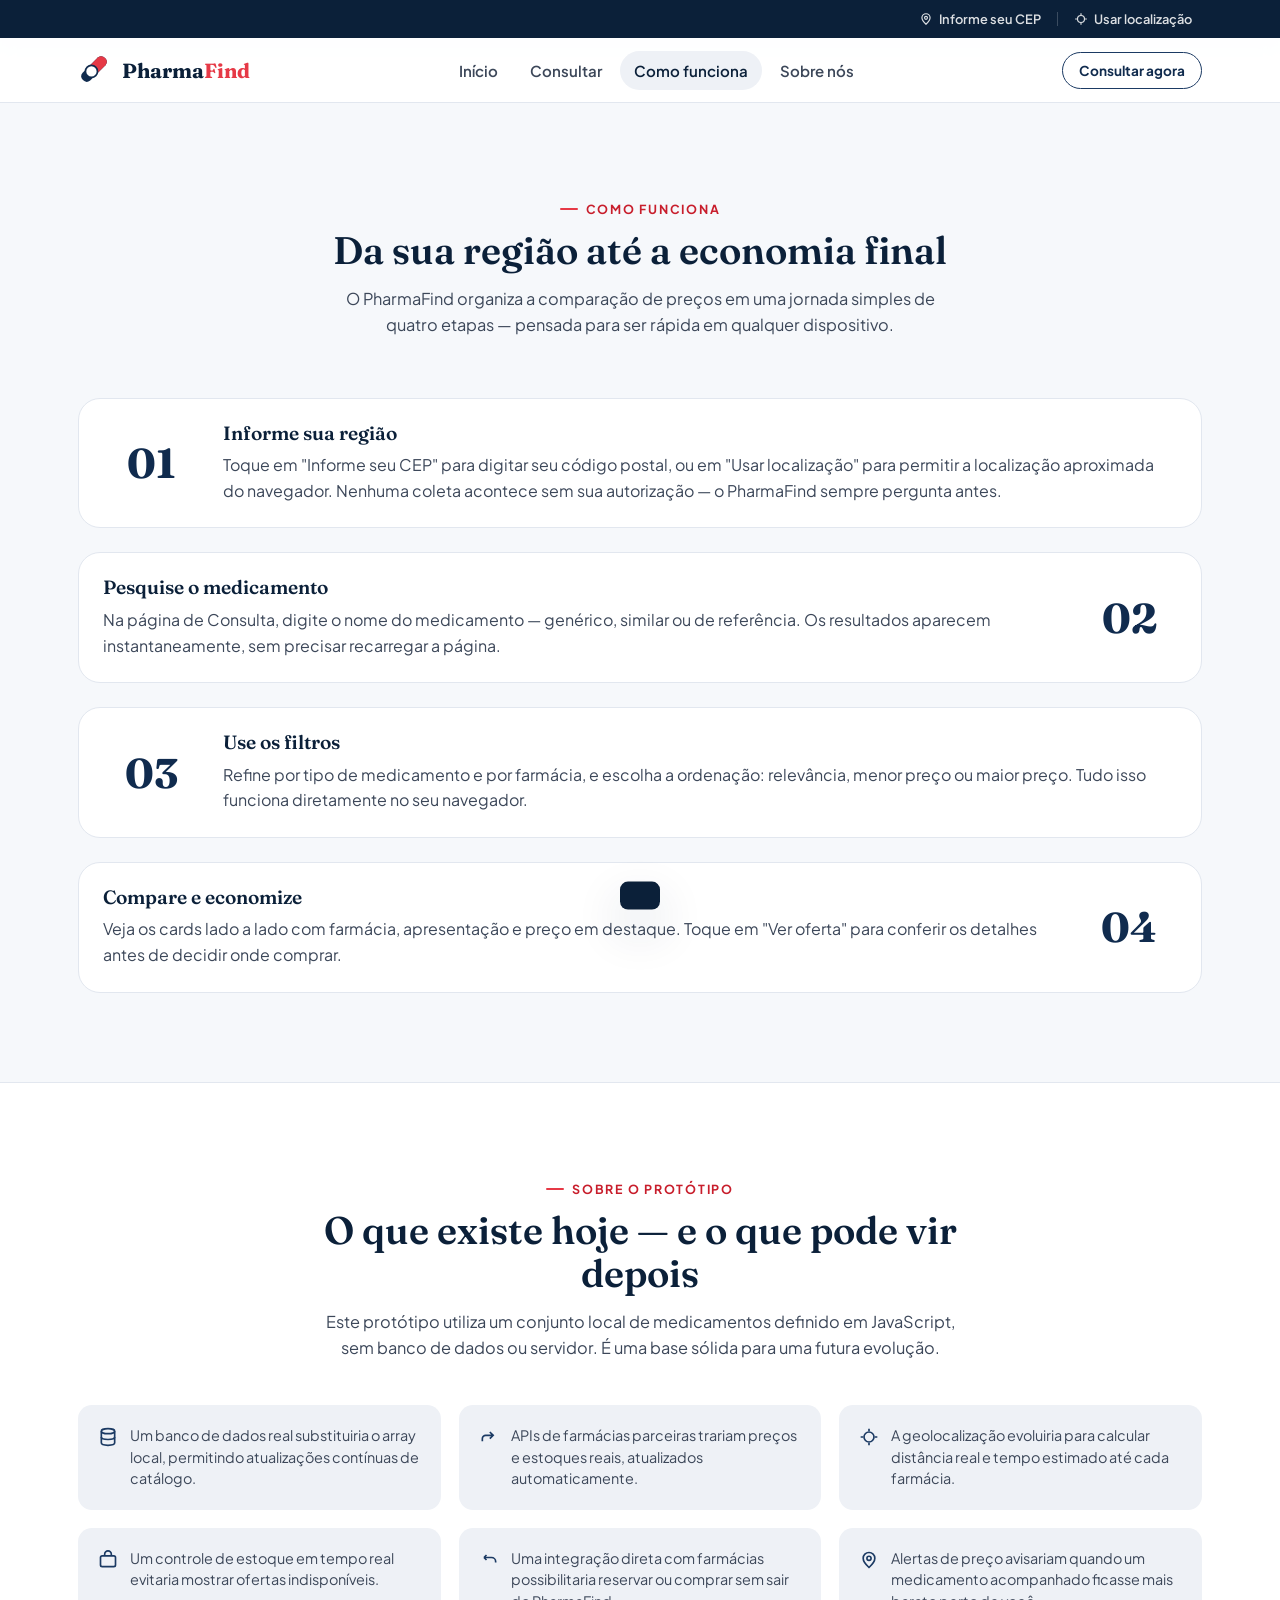
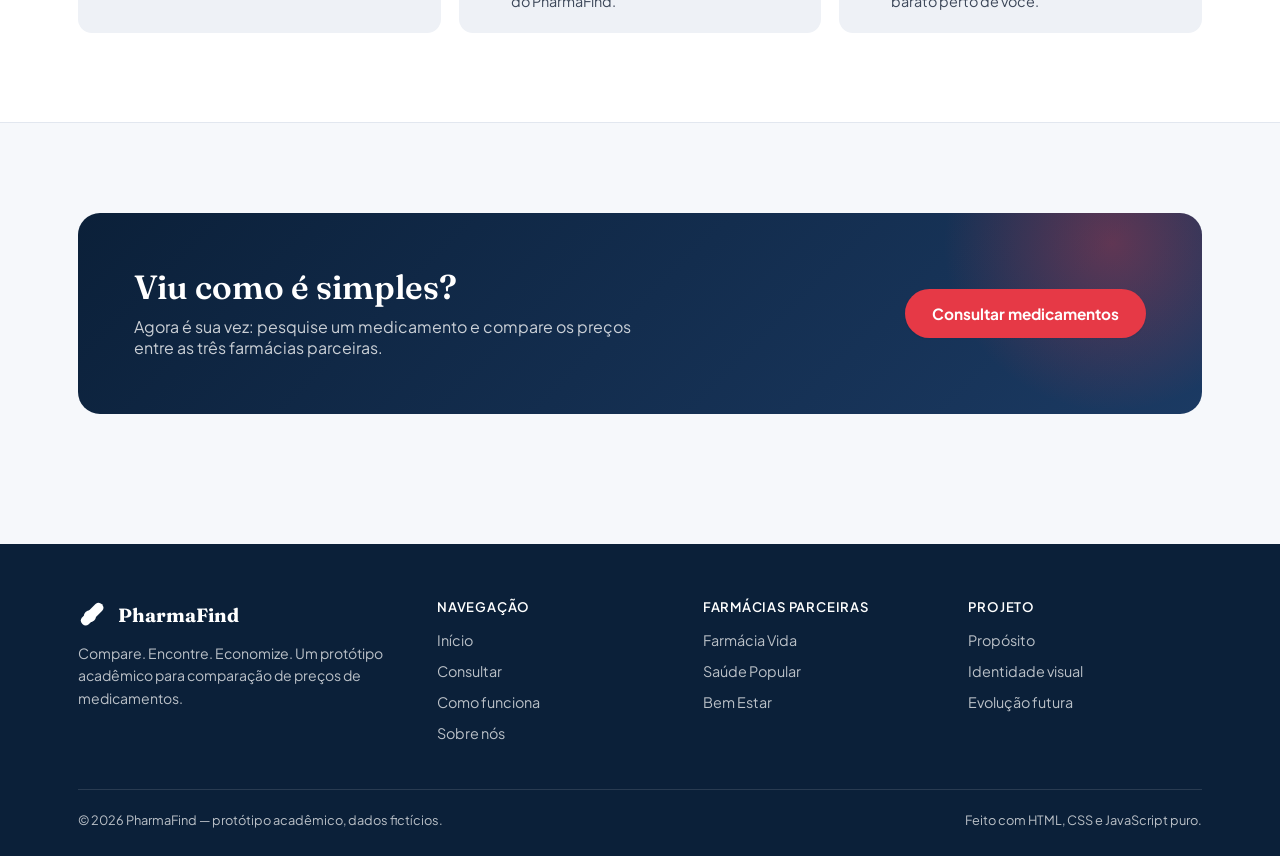
==== como-funciona.html @ b0ddcefe "Initial commit" ====
<!doctype html>
<html lang="pt-BR">
<head>
<meta charset="UTF-8">
<meta name="viewport" content="width=device-width, initial-scale=1">
<title>Como funciona — PharmaFind</title>
<meta name="description" content="Entenda como o PharmaFind ajuda você a comparar preços de medicamentos e encontrar a melhor oferta.">
<link rel="preconnect" href="https://fonts.googleapis.com">
<link rel="preconnect" href="https://fonts.gstatic.com" crossorigin>
<link href="https://fonts.googleapis.com/css2?family=Fraunces:opsz,wght@9..144,500;9..144,600;9..144,700&family=Plus+Jakarta+Sans:wght@400;500;600;700;800&display=swap" rel="stylesheet">
<link rel="stylesheet" href="style.css">
</head>
<body>

<div class="utility-bar">
  <div class="container">
    <button class="utility-btn" data-open-cep type="button">
      <svg viewBox="0 0 24 24" fill="none" stroke="currentColor" stroke-width="2"><path d="M12 21s-7-6.2-7-11a7 7 0 0 1 14 0c0 4.8-7 11-7 11Z"/><circle cx="12" cy="10" r="2.5"/></svg>
      <span data-cep-display>Informe seu CEP</span>
    </button>
    <span class="utility-sep" aria-hidden="true"></span>
    <button class="utility-btn" data-open-location type="button">
      <svg viewBox="0 0 24 24" fill="none" stroke="currentColor" stroke-width="2"><path d="M12 2v3M12 19v3M2 12h3M19 12h3"/><circle cx="12" cy="12" r="6"/></svg>
      Usar localização
    </button>
  </div>
</div>

<header class="site-header">
  <div class="container">
    <a href="index.html" class="brand">
      <svg class="brand-mark" viewBox="0 0 48 48" fill="none">
        <path d="M28 6.5 6.5 28a7.6 7.6 0 0 0 10.7 10.7L38.7 17.2A7.6 7.6 0 0 0 28 6.5Z" fill="#102B4E"/>
        <path d="M28 6.5 17.6 16.9l10.7 10.7L38.7 17.2A7.6 7.6 0 0 0 28 6.5Z" fill="#E63946"/>
        <circle cx="19" cy="26" r="8.5" fill="#fff" stroke="#102B4E" stroke-width="2.4"/>
      </svg>
      <span class="brand-name">Pharma<b>Find</b></span>
    </a>
    <nav class="main-nav" aria-label="Navegação principal">
      <a href="index.html">Início</a>
      <a href="consulta.html">Consultar</a>
      <a href="como-funciona.html" aria-current="page">Como funciona</a>
      <a href="sobre.html">Sobre nós</a>
    </nav>
    <div class="header-actions">
      <a href="consulta.html" class="btn btn-outline btn-sm">Consultar agora</a>
      <button class="hamburger" id="hamburgerBtn" aria-expanded="false" aria-controls="mobileNav" aria-label="Abrir menu">
        <span></span>
      </button>
    </div>
  </div>
</header>

<nav class="mobile-nav" id="mobileNav" aria-label="Navegação mobile">
  <a href="index.html">Início</a>
  <a href="consulta.html">Consultar</a>
  <a href="como-funciona.html" aria-current="page">Como funciona</a>
  <a href="sobre.html">Sobre nós</a>
  <div class="mobile-cta">
    <a href="consulta.html" class="btn btn-primary btn-block">Consultar medicamentos</a>
  </div>
</nav>

<main>
  <section class="section" style="padding-bottom:16px;">
    <div class="container">
      <div class="section-head center">
        <p class="eyebrow">Como funciona</p>
        <h1 class="section-title">Da sua região até a economia final</h1>
        <p class="section-sub">O PharmaFind organiza a comparação de preços em uma jornada simples de quatro etapas — pensada para ser rápida em qualquer dispositivo.</p>
      </div>
    </div>
  </section>

  <section class="section" style="padding-top:0;">
    <div class="container">
      <div class="journey">
        <div class="journey-item">
          <div class="journey-num">01</div>
          <div class="journey-body">
            <h3>Informe sua região</h3>
            <p>Toque em "Informe seu CEP" para digitar seu código postal, ou em "Usar localização" para permitir a localização aproximada do navegador. Nenhuma coleta acontece sem sua autorização — o PharmaFind sempre pergunta antes.</p>
          </div>
        </div>
        <div class="journey-item">
          <div class="journey-num">02</div>
          <div class="journey-body">
            <h3>Pesquise o medicamento</h3>
            <p>Na página de Consulta, digite o nome do medicamento — genérico, similar ou de referência. Os resultados aparecem instantaneamente, sem precisar recarregar a página.</p>
          </div>
        </div>
        <div class="journey-item">
          <div class="journey-num">03</div>
          <div class="journey-body">
            <h3>Use os filtros</h3>
            <p>Refine por tipo de medicamento e por farmácia, e escolha a ordenação: relevância, menor preço ou maior preço. Tudo isso funciona diretamente no seu navegador.</p>
          </div>
        </div>
        <div class="journey-item">
          <div class="journey-num">04</div>
          <div class="journey-body">
            <h3>Compare e economize</h3>
            <p>Veja os cards lado a lado com farmácia, apresentação e preço em destaque. Toque em "Ver oferta" para conferir os detalhes antes de decidir onde comprar.</p>
          </div>
        </div>
      </div>
    </div>
  </section>

  <section class="section bg-alt">
    <div class="container">
      <div class="section-head center">
        <p class="eyebrow">Sobre o protótipo</p>
        <h2 class="section-title">O que existe hoje — e o que pode vir depois</h2>
        <p class="section-sub">Este protótipo utiliza um conjunto local de medicamentos definido em JavaScript, sem banco de dados ou servidor. É uma base sólida para uma futura evolução.</p>
      </div>
      <div class="future-grid">
        <div class="future-card">
          <svg viewBox="0 0 24 24" fill="none" stroke="currentColor" stroke-width="2"><ellipse cx="12" cy="5" rx="8" ry="3"/><path d="M4 5v14c0 1.7 3.6 3 8 3s8-1.3 8-3V5"/><path d="M4 12c0 1.7 3.6 3 8 3s8-1.3 8-3"/></svg>
          <p>Um banco de dados real substituiria o array local, permitindo atualizações contínuas de catálogo.</p>
        </div>
        <div class="future-card">
          <svg viewBox="0 0 24 24" fill="none" stroke="currentColor" stroke-width="2"><path d="M4 17v-3a4 4 0 0 1 4-4h9M13 6l4 4-4 4"/></svg>
          <p>APIs de farmácias parceiras trariam preços e estoques reais, atualizados automaticamente.</p>
        </div>
        <div class="future-card">
          <svg viewBox="0 0 24 24" fill="none" stroke="currentColor" stroke-width="2"><path d="M12 2v3M12 19v3M2 12h3M19 12h3"/><circle cx="12" cy="12" r="6"/></svg>
          <p>A geolocalização evoluiria para calcular distância real e tempo estimado até cada farmácia.</p>
        </div>
        <div class="future-card">
          <svg viewBox="0 0 24 24" fill="none" stroke="currentColor" stroke-width="2"><rect x="3" y="7" width="18" height="13" rx="2"/><path d="M8 7V5a4 4 0 0 1 8 0v2"/></svg>
          <p>Um controle de estoque em tempo real evitaria mostrar ofertas indisponíveis.</p>
        </div>
        <div class="future-card">
          <svg viewBox="0 0 24 24" fill="none" stroke="currentColor" stroke-width="2"><path d="M9 12 6 9m0 0 3-3M6 9h9a5 5 0 0 1 5 5v1"/></svg>
          <p>Uma integração direta com farmácias possibilitaria reservar ou comprar sem sair do PharmaFind.</p>
        </div>
        <div class="future-card">
          <svg viewBox="0 0 24 24" fill="none" stroke="currentColor" stroke-width="2"><path d="M12 21s-7-6.2-7-11a7 7 0 0 1 14 0c0 4.8-7 11-7 11Z"/><circle cx="12" cy="10" r="2.5"/></svg>
          <p>Alertas de preço avisariam quando um medicamento acompanhado ficasse mais barato perto de você.</p>
        </div>
      </div>
    </div>
  </section>

  <section class="section">
    <div class="container">
      <div class="cta-band">
        <div>
          <h2>Viu como é simples?</h2>
          <p>Agora é sua vez: pesquise um medicamento e compare os preços entre as três farmácias parceiras.</p>
        </div>
        <a href="consulta.html" class="btn btn-primary">Consultar medicamentos</a>
      </div>
    </div>
  </section>
</main>

<footer class="site-footer">
  <div class="container">
    <div class="footer-grid">
      <div>
        <div class="footer-brand">
          <svg class="brand-mark" viewBox="0 0 48 48" fill="none" style="width:30px;height:30px;">
            <path d="M28 6.5 6.5 28a7.6 7.6 0 0 0 10.7 10.7L38.7 17.2A7.6 7.6 0 0 0 28 6.5Z" fill="#fff"/>
            <circle cx="19" cy="26" r="8.5" fill="#0B2039" stroke="#fff" stroke-width="2.4"/>
          </svg>
          PharmaFind
        </div>
        <p class="footer-tagline">Compare. Encontre. Economize. Um protótipo acadêmico para comparação de preços de medicamentos.</p>
      </div>
      <div class="footer-col">
        <h4>Navegação</h4>
        <ul>
          <li><a href="index.html">Início</a></li>
          <li><a href="consulta.html">Consultar</a></li>
          <li><a href="como-funciona.html">Como funciona</a></li>
          <li><a href="sobre.html">Sobre nós</a></li>
        </ul>
      </div>
      <div class="footer-col">
        <h4>Farmácias parceiras</h4>
        <ul>
          <li><a href="consulta.html">Farmácia Vida</a></li>
          <li><a href="consulta.html">Saúde Popular</a></li>
          <li><a href="consulta.html">Bem Estar</a></li>
        </ul>
      </div>
      <div class="footer-col">
        <h4>Projeto</h4>
        <ul>
          <li><a href="sobre.html">Propósito</a></li>
          <li><a href="sobre.html">Identidade visual</a></li>
          <li><a href="como-funciona.html">Evolução futura</a></li>
        </ul>
      </div>
    </div>
    <div class="footer-bottom">
      <span>© 2026 PharmaFind — protótipo acadêmico, dados fictícios.</span>
      <span>Feito com HTML, CSS e JavaScript puro.</span>
    </div>
  </div>
</footer>

<div class="overlay" id="cepOverlay" role="dialog" aria-modal="true" aria-labelledby="cepTitle">
  <div class="dialog">
    <button class="dialog-close" data-close-dialog aria-label="Fechar">
      <svg width="16" height="16" viewBox="0 0 24 24" fill="none" stroke="currentColor" stroke-width="2.4"><path d="m6 6 12 12M18 6 6 18"/></svg>
    </button>
    <h3 id="cepTitle">Informe seu CEP</h3>
    <p>Usamos o CEP apenas para simular ofertas de farmácias próximas a você.</p>
    <form id="cepForm">
      <div class="field">
        <label for="cepInput">CEP</label>
        <input type="text" id="cepInput" inputmode="numeric" placeholder="00000-000" maxlength="9" aria-describedby="cepError">
        <p class="field-error" id="cepError"></p>
        <p class="field-success" id="cepSuccess"></p>
      </div>
      <div class="dialog-actions">
        <button type="submit" class="btn btn-primary">Salvar CEP</button>
      </div>
    </form>
  </div>
</div>

<div class="overlay" id="locationOverlay" role="dialog" aria-modal="true" aria-labelledby="locationTitle">
  <div class="dialog">
    <button class="dialog-close" data-close-dialog aria-label="Fechar">
      <svg width="16" height="16" viewBox="0 0 24 24" fill="none" stroke="currentColor" stroke-width="2.4"><path d="m6 6 12 12M18 6 6 18"/></svg>
    </button>
    <div class="geo-icon">
      <svg viewBox="0 0 24 24" fill="none" stroke="currentColor" stroke-width="2"><path d="M12 2v3M12 19v3M2 12h3M19 12h3"/><circle cx="12" cy="12" r="6"/></svg>
    </div>
    <h3 id="locationTitle">Usar sua localização?</h3>
    <p>Sua localização aproximada será usada apenas para simular ofertas de farmácias próximas. Você pode recusar a qualquer momento.</p>
    <div class="dialog-actions">
      <button class="btn btn-ghost" id="locationDeny" type="button">Agora não</button>
      <button class="btn btn-primary" id="locationAllow" type="button">Permitir localização</button>
    </div>
  </div>
</div>

<div class="toast" id="toast" role="status" aria-live="polite"></div>

<script src="script.js"></script>
</body>
</html>
---- style.css ----
/* =========================================================
   PharmaFind — Design System
   Tokens
========================================================= */
:root{
  /* Brand */
  --navy-900: #0B2039;
  --navy-800: #102B4E;
  --navy-700: #1B3A63;
  --navy-600: #2E4E7C;
  --red-600: #E63946;
  --red-700: #C81E2C;
  --red-100: #FDECEE;

  /* Neutrals */
  --white: #FFFFFF;
  --bg: #F6F8FB;
  --bg-alt: #EEF1F6;
  --line: #E2E7EF;
  --ink-900: #131C2B;
  --ink-700: #3C4759;
  --ink-500: #6B7686;
  --ink-300: #A6AFBC;

  /* Elevation */
  --shadow-sm: 0 1px 2px rgba(16, 43, 78, 0.06), 0 1px 1px rgba(16, 43, 78, 0.04);
  --shadow-md: 0 8px 24px rgba(16, 43, 78, 0.10);
  --shadow-lg: 0 20px 48px rgba(16, 43, 78, 0.16);

  /* Radius */
  --r-sm: 8px;
  --r-md: 14px;
  --r-lg: 22px;
  --r-pill: 999px;

  /* Type */
  --font-display: "Fraunces", "Iowan Old Style", serif;
  --font-body: "Plus Jakarta Sans", -apple-system, BlinkMacSystemFont, "Segoe UI", sans-serif;

  /* Layout */
  --container: 1220px;
  --gutter: clamp(20px, 5vw, 48px);
  --header-h: 64px;
}

/* =========================================================
   Reset
========================================================= */
*, *::before, *::after{ box-sizing: border-box; }
html{ scroll-behavior: smooth; }
body{
  margin: 0;
  font-family: var(--font-body);
  color: var(--ink-900);
  background: var(--bg);
  -webkit-font-smoothing: antialiased;
  text-rendering: optimizeLegibility;
  overflow-wrap: break-word;
  word-break: normal;
}
img{ max-width: 100%; display: block; }
h1,h2,h3,h4{ font-family: var(--font-display); margin: 0; line-height: 1.12; color: var(--navy-900); font-weight: 600; }
p{ margin: 0; }
a{ color: inherit; text-decoration: none; }
ul{ margin: 0; padding: 0; list-style: none; }
button{ font-family: inherit; cursor: pointer; }
input{ font-family: inherit; }

:focus-visible{
  outline: 3px solid var(--red-600);
  outline-offset: 2px;
  border-radius: 4px;
}

@media (prefers-reduced-motion: reduce){
  *, *::before, *::after{
    animation-duration: 0.001ms !important;
    animation-iteration-count: 1 !important;
    transition-duration: 0.001ms !important;
    scroll-behavior: auto !important;
  }
}

.container{
  width: 100%;
  max-width: var(--container);
  margin-inline: auto;
  padding-inline: var(--gutter);
}

.visually-hidden{
  position: absolute !important;
  width: 1px; height: 1px;
  padding: 0; margin: -1px;
  overflow: hidden;
  clip: rect(0,0,0,0);
  white-space: nowrap;
  border: 0;
}

.eyebrow{
  display: inline-flex;
  align-items: center;
  gap: 8px;
  font-size: 0.78rem;
  font-weight: 700;
  letter-spacing: 0.14em;
  text-transform: uppercase;
  color: var(--red-700);
}
.eyebrow::before{
  content: "";
  width: 18px;
  height: 2px;
  background: var(--red-600);
  border-radius: 2px;
}

/* =========================================================
   Buttons
========================================================= */
.btn{
  display: inline-flex;
  align-items: center;
  justify-content: center;
  gap: 8px;
  padding: 14px 26px;
  border-radius: var(--r-pill);
  font-weight: 700;
  font-size: 0.96rem;
  border: 1.5px solid transparent;
  transition: transform 0.15s ease, box-shadow 0.15s ease, background 0.15s ease, color .15s ease, border-color .15s ease;
  white-space: nowrap;
}
.btn:active{ transform: translateY(1px); }
.btn-primary{
  background: var(--red-600);
  color: var(--white);
  box-shadow: var(--shadow-sm);
}
.btn-primary:hover{ background: var(--red-700); box-shadow: var(--shadow-md); }
.btn-outline{
  background: transparent;
  color: var(--navy-800);
  border-color: var(--navy-700);
}
.btn-outline:hover{ background: var(--navy-800); color: var(--white); }
.btn-ghost{
  background: var(--white);
  color: var(--navy-800);
  border-color: var(--line);
}
.btn-ghost:hover{ border-color: var(--navy-700); }
.btn-sm{ padding: 9px 16px; font-size: 0.85rem; }
.btn-block{ width: 100%; }

/* =========================================================
   Top utility bar (CEP / location)
========================================================= */
.utility-bar{
  background: var(--navy-900);
  color: rgba(255,255,255,0.86);
}
.utility-bar .container{
  display: flex;
  align-items: center;
  justify-content: flex-end;
  gap: 6px;
  min-height: 38px;
  font-size: 0.8rem;
  flex-wrap: wrap;
}
.utility-btn{
  background: none;
  border: none;
  color: inherit;
  display: inline-flex;
  align-items: center;
  gap: 6px;
  padding: 8px 10px;
  border-radius: var(--r-sm);
  font-size: 0.8rem;
  font-weight: 600;
  transition: background 0.15s ease, color 0.15s ease;
}
.utility-btn:hover{ background: rgba(255,255,255,0.10); color: #fff; }
.utility-btn svg{ width: 14px; height: 14px; flex: none; }
.utility-sep{
  width: 1px; height: 14px;
  background: rgba(255,255,255,0.2);
}
.utility-cep-value{
  font-weight: 700;
  color: #fff;
}

/* =========================================================
   Header / Nav
========================================================= */
.site-header{
  position: sticky;
  top: 0;
  z-index: 60;
  background: rgba(255,255,255,0.92);
  backdrop-filter: saturate(180%) blur(10px);
  border-bottom: 1px solid var(--line);
}
.site-header .container{
  display: flex;
  align-items: center;
  justify-content: space-between;
  height: var(--header-h);
  gap: 16px;
}
.brand{
  display: inline-flex;
  align-items: center;
  gap: 10px;
  font-family: var(--font-display);
  font-weight: 700;
  font-size: 1.28rem;
  color: var(--navy-900);
  flex: none;
}
.brand-mark{
  width: 34px; height: 34px;
  flex: none;
}
.brand-name b{ color: var(--red-600); font-weight: 700; }

.main-nav{ display: flex; align-items: center; gap: 4px; }
.main-nav a{
  padding: 10px 14px;
  border-radius: var(--r-pill);
  font-weight: 600;
  font-size: 0.94rem;
  color: var(--ink-700);
  transition: background 0.15s ease, color 0.15s ease;
  position: relative;
}
.main-nav a:hover{ color: var(--navy-900); background: var(--bg-alt); }
.main-nav a[aria-current="page"]{ color: var(--navy-900); background: var(--bg-alt); }

.header-actions{ display: flex; align-items: center; gap: 10px; }

.hamburger{
  display: none;
  flex: none;
  width: 42px; height: 42px;
  border-radius: var(--r-sm);
  border: 1px solid var(--line);
  background: var(--white);
  align-items: center;
  justify-content: center;
}
.hamburger span, .hamburger span::before, .hamburger span::after{
  content: "";
  display: block;
  width: 18px; height: 2px;
  background: var(--navy-900);
  border-radius: 2px;
  position: relative;
  transition: transform 0.2s ease, opacity 0.2s ease;
}
.hamburger span::before{ position: absolute; top: -6px; }
.hamburger span::after{ position: absolute; top: 6px; }
.hamburger[aria-expanded="true"] span{ background: transparent; }
.hamburger[aria-expanded="true"] span::before{ top: 0; transform: rotate(45deg); }
.hamburger[aria-expanded="true"] span::after{ top: 0; transform: rotate(-45deg); }

.mobile-nav{
  display: none;
  position: fixed;
  inset: var(--header-h) 0 0 0;
  background: var(--white);
  z-index: 55;
  padding: 18px var(--gutter) 32px;
  overflow-y: auto;
}
.mobile-nav.open{ display: block; }
.mobile-nav a{
  display: block;
  padding: 16px 4px;
  font-size: 1.15rem;
  font-weight: 700;
  color: var(--navy-900);
  border-bottom: 1px solid var(--line);
  font-family: var(--font-display);
}
.mobile-nav .mobile-cta{ margin-top: 22px; display: flex; flex-direction: column; gap: 12px; }

@media (max-width: 900px){
  .main-nav{ display: none; }
  .hamburger{ display: inline-flex; }
  .header-actions .btn-outline{ display: none; }
}
@media (max-width: 640px){
  .utility-bar .container{ justify-content: space-between; }
}

/* =========================================================
   Hero (index)
========================================================= */
.hero{
  position: relative;
  padding-block: clamp(40px, 7vw, 88px);
  overflow: hidden;
}
.hero .container{
  display: grid;
  grid-template-columns: minmax(0, 1.05fr) minmax(0, 0.95fr);
  gap: clamp(28px, 5vw, 64px);
  align-items: center;
}
.hero-copy .eyebrow{ margin-bottom: 18px; }
.hero-title{
  font-size: clamp(2.1rem, 4.4vw, 3.6rem);
  letter-spacing: -0.01em;
}
.hero-title em{
  font-style: normal;
  color: var(--red-600);
}
.hero-sub{
  margin-top: 18px;
  font-size: 1.08rem;
  color: var(--ink-700);
  max-width: 46ch;
  line-height: 1.6;
}
.hero-cta{
  margin-top: 30px;
  display: flex;
  flex-wrap: wrap;
  gap: 14px;
}
.hero-stats{
  margin-top: 40px;
  display: grid;
  grid-template-columns: repeat(3, minmax(0,1fr));
  gap: 18px;
  max-width: 460px;
}
.hero-stat b{
  display: block;
  font-family: var(--font-display);
  font-size: 1.5rem;
  color: var(--navy-900);
}
.hero-stat span{
  font-size: 0.82rem;
  color: var(--ink-500);
}
.hero-media{
  position: relative;
  border-radius: var(--r-lg);
  overflow: hidden;
  box-shadow: var(--shadow-lg);
  aspect-ratio: 4 / 4.6;
}
.hero-media img{
  width: 100%; height: 100%;
  object-fit: cover;
}
.hero-media::after{
  content: "";
  position: absolute; inset: 0;
  background: linear-gradient(190deg, rgba(11,32,57,0) 45%, rgba(11,32,57,0.55) 100%);
}
.hero-floating{
  position: absolute;
  left: 20px; bottom: 20px;
  right: 20px;
  z-index: 2;
  background: rgba(255,255,255,0.95);
  backdrop-filter: blur(6px);
  border-radius: var(--r-md);
  padding: 16px 18px;
  display: flex;
  align-items: center;
  gap: 14px;
  box-shadow: var(--shadow-md);
}
.hero-floating .badge{
  width: 44px; height: 44px;
  border-radius: 50%;
  background: var(--red-100);
  color: var(--red-700);
  display: flex; align-items: center; justify-content: center;
  flex: none;
  font-weight: 800;
}
.hero-floating strong{ display:block; font-size: 0.95rem; color: var(--navy-900); }
.hero-floating span{ font-size: 0.8rem; color: var(--ink-500); }

@media (max-width: 900px){
  .hero .container{ grid-template-columns: minmax(0,1fr); }
  .hero-media{ order: -1; aspect-ratio: 16/10; }
}
@media (max-width: 480px){
  .hero-stats{ grid-template-columns: repeat(3, minmax(0,1fr)); gap: 10px; }
}

/* =========================================================
   Sections generic
========================================================= */
.section{ padding-block: clamp(48px, 7vw, 92px); }
.section-head{
  max-width: 640px;
  margin-bottom: clamp(28px, 4vw, 44px);
}
.section-head.center{ margin-inline: auto; text-align: center; }
.section-title{
  font-size: clamp(1.7rem, 3vw, 2.4rem);
  margin-top: 12px;
}
.section-sub{
  margin-top: 14px;
  color: var(--ink-700);
  font-size: 1.02rem;
  line-height: 1.6;
}
.bg-alt{ background: var(--white); border-top: 1px solid var(--line); border-bottom: 1px solid var(--line); }

/* =========================================================
   Shortcut cards (Home)
========================================================= */
.shortcut-grid{
  display: grid;
  grid-template-columns: repeat(3, minmax(0,1fr));
  gap: 20px;
}
.shortcut-card{
  background: var(--white);
  border: 1px solid var(--line);
  border-radius: var(--r-lg);
  padding: 26px 24px;
  display: flex;
  flex-direction: column;
  gap: 14px;
  transition: transform 0.18s ease, box-shadow 0.18s ease, border-color 0.18s ease;
}
.shortcut-card:hover{ transform: translateY(-4px); box-shadow: var(--shadow-md); border-color: transparent; }
.shortcut-icon{
  width: 48px; height: 48px;
  border-radius: 14px;
  background: var(--navy-800);
  color: var(--white);
  display: flex; align-items: center; justify-content: center;
}
.shortcut-icon svg{ width: 22px; height: 22px; }
.shortcut-card h3{ font-size: 1.15rem; }
.shortcut-card p{ color: var(--ink-500); font-size: 0.94rem; line-height: 1.55; }
.shortcut-link{
  margin-top: auto;
  font-weight: 700;
  color: var(--red-600);
  font-size: 0.9rem;
  display: inline-flex;
  align-items: center;
  gap: 6px;
}
.shortcut-link svg{ width: 14px; height: 14px; transition: transform 0.15s ease; }
.shortcut-card:hover .shortcut-link svg{ transform: translateX(3px); }

@media (max-width: 760px){
  .shortcut-grid{ grid-template-columns: minmax(0,1fr); }
}

/* =========================================================
   Medicine cards (shared)
========================================================= */
.med-grid{
  display: grid;
  grid-template-columns: repeat(4, minmax(0, 1fr));
  gap: 20px;
}
.med-card{
  background: var(--white);
  border: 1px solid var(--line);
  border-radius: var(--r-md);
  overflow: hidden;
  display: flex;
  flex-direction: column;
  transition: transform 0.18s ease, box-shadow 0.18s ease;
}
.med-card:hover{ transform: translateY(-3px); box-shadow: var(--shadow-md); }
.med-thumb{
  position: relative;
  aspect-ratio: 4 / 3;
  background: var(--bg-alt);
}
.med-thumb img{ width: 100%; height: 100%; object-fit: cover; }
.med-type{
  position: absolute;
  top: 10px; left: 10px;
  background: rgba(11,32,57,0.88);
  color: #fff;
  font-size: 0.7rem;
  font-weight: 700;
  letter-spacing: 0.04em;
  text-transform: uppercase;
  padding: 5px 10px;
  border-radius: var(--r-pill);
}
.med-body{
  padding: 16px 16px 18px;
  display: flex;
  flex-direction: column;
  gap: 6px;
  flex: 1;
}
.med-name{
  font-family: var(--font-display);
  font-size: 1.02rem;
  color: var(--navy-900);
  font-weight: 600;
}
.med-desc{ font-size: 0.84rem; color: var(--ink-500); }
.med-pharmacy{
  font-size: 0.8rem;
  color: var(--ink-500);
  display: flex;
  align-items: center;
  gap: 6px;
  margin-top: 2px;
}
.med-pharmacy svg{ width: 13px; height: 13px; flex: none; }
.med-footer{
  margin-top: 12px;
  display: flex;
  align-items: center;
  justify-content: space-between;
  gap: 10px;
}
.med-price{
  font-family: var(--font-display);
  font-size: 1.25rem;
  font-weight: 700;
  color: var(--red-700);
}
.med-price small{
  display: block;
  font-family: var(--font-body);
  font-size: 0.68rem;
  font-weight: 600;
  color: var(--ink-300);
  text-transform: uppercase;
  letter-spacing: 0.06em;
}

@media (max-width: 1080px){ .med-grid{ grid-template-columns: repeat(3, minmax(0,1fr)); } }
@media (max-width: 760px){ .med-grid{ grid-template-columns: repeat(2, minmax(0,1fr)); gap: 14px; } }
@media (max-width: 460px){ .med-grid{ grid-template-columns: minmax(0,1fr); } }

.disclaimer{
  margin-top: 28px;
  display: flex;
  gap: 10px;
  align-items: flex-start;
  background: var(--red-100);
  border: 1px solid #F6C7CB;
  color: var(--red-700);
  padding: 14px 16px;
  border-radius: var(--r-sm);
  font-size: 0.84rem;
  line-height: 1.55;
}
.disclaimer svg{ width: 18px; height: 18px; flex: none; margin-top: 2px; }

/* =========================================================
   How-it-works steps (home teaser + full page)
========================================================= */
.steps-grid{
  display: grid;
  grid-template-columns: repeat(4, minmax(0,1fr));
  gap: 20px;
}
.step-card{
  background: var(--white);
  border-radius: var(--r-lg);
  border: 1px solid var(--line);
  padding: 28px 22px;
  position: relative;
}
.step-num{
  font-family: var(--font-display);
  font-size: 2.1rem;
  color: var(--bg-alt);
  -webkit-text-stroke: 1.5px var(--navy-700);
  color: transparent;
  font-weight: 700;
  line-height: 1;
}
.step-card h3{ margin-top: 14px; font-size: 1.05rem; }
.step-card p{ margin-top: 8px; color: var(--ink-500); font-size: 0.9rem; line-height: 1.55; }
.step-connector{
  display: none;
}
@media (min-width: 761px){
  .steps-grid .step-card:not(:last-child)::after{
    content: "";
    position: absolute;
    top: 44px; right: -20px;
    width: 20px; height: 2px;
    background: var(--line);
  }
}
@media (max-width: 900px){ .steps-grid{ grid-template-columns: repeat(2, minmax(0,1fr)); } }
@media (max-width: 480px){ .steps-grid{ grid-template-columns: minmax(0,1fr); } }

/* =========================================================
   CTA band
========================================================= */
.cta-band{
  background: linear-gradient(135deg, var(--navy-900), var(--navy-700));
  border-radius: var(--r-lg);
  padding: clamp(32px, 6vw, 56px);
  color: #fff;
  display: flex;
  align-items: center;
  justify-content: space-between;
  gap: 24px;
  flex-wrap: wrap;
  position: relative;
  overflow: hidden;
}
.cta-band::before{
  content: "";
  position: absolute;
  width: 340px; height: 340px;
  border-radius: 50%;
  background: radial-gradient(circle, rgba(230,57,70,0.35), transparent 70%);
  top: -140px; right: -80px;
}
.cta-band h2{ color: #fff; font-size: clamp(1.5rem, 3vw, 2.1rem); max-width: 22ch; }
.cta-band p{ color: rgba(255,255,255,0.78); margin-top: 10px; max-width: 44ch; }
.cta-band .btn-primary{ position: relative; z-index: 1; }

/* =========================================================
   Footer
========================================================= */
.site-footer{
  background: var(--navy-900);
  color: rgba(255,255,255,0.72);
  padding-block: 56px 28px;
  margin-top: 40px;
}
.footer-grid{
  display: grid;
  grid-template-columns: 1.4fr 1fr 1fr 1fr;
  gap: 32px;
  padding-bottom: 36px;
  border-bottom: 1px solid rgba(255,255,255,0.12);
}
.footer-brand{ display: flex; align-items: center; gap: 10px; font-family: var(--font-display); font-size: 1.2rem; color: #fff; font-weight: 700; }
.footer-brand .brand-mark{ filter: brightness(0) invert(1); }
.footer-tagline{ margin-top: 12px; font-size: 0.88rem; line-height: 1.6; max-width: 34ch; }
.footer-col h4{ color: #fff; font-family: var(--font-body); font-size: 0.82rem; letter-spacing: 0.06em; text-transform: uppercase; margin-bottom: 14px; }
.footer-col ul li{ margin-bottom: 10px; }
.footer-col a{ font-size: 0.9rem; transition: color 0.15s ease; }
.footer-col a:hover{ color: #fff; }
.footer-bottom{
  display: flex;
  justify-content: space-between;
  align-items: center;
  flex-wrap: wrap;
  gap: 10px;
  padding-top: 22px;
  font-size: 0.8rem;
}

@media (max-width: 860px){
  .footer-grid{ grid-template-columns: repeat(2, minmax(0,1fr)); }
}
@media (max-width: 480px){
  .footer-grid{ grid-template-columns: minmax(0,1fr); }
}

/* =========================================================
   CEP popup + Location popup (overlay/dialog)
========================================================= */
.overlay{
  position: fixed;
  inset: 0;
  background: rgba(11,32,57,0.45);
  display: none;
  align-items: center;
  justify-content: center;
  padding: 20px;
  z-index: 100;
}
.overlay.open{ display: flex; }
.dialog{
  background: #fff;
  border-radius: var(--r-lg);
  padding: 28px;
  width: 100%;
  max-width: 380px;
  box-shadow: var(--shadow-lg);
  position: relative;
}
.dialog-close{
  position: absolute;
  top: 14px; right: 14px;
  width: 32px; height: 32px;
  border-radius: 50%;
  border: 1px solid var(--line);
  background: var(--white);
  display: flex; align-items: center; justify-content: center;
  color: var(--ink-500);
}
.dialog-close:hover{ background: var(--bg-alt); }
.dialog h3{ font-size: 1.2rem; padding-right: 24px; }
.dialog p{ margin-top: 8px; color: var(--ink-500); font-size: 0.9rem; line-height: 1.55; }
.dialog .field{ margin-top: 20px; }
.dialog label{ display: block; font-size: 0.82rem; font-weight: 700; color: var(--navy-900); margin-bottom: 8px; }
.dialog input[type="text"]{
  width: 100%;
  padding: 13px 14px;
  border-radius: var(--r-sm);
  border: 1.5px solid var(--line);
  font-size: 1rem;
  letter-spacing: 0.02em;
}
.dialog input[type="text"]:focus{ border-color: var(--navy-700); }
.field-error{
  color: var(--red-700);
  font-size: 0.8rem;
  margin-top: 6px;
  min-height: 16px;
}
.field-success{
  color: #1c7a4d;
  font-size: 0.8rem;
  margin-top: 6px;
  min-height: 16px;
}
.dialog-actions{ margin-top: 22px; display: flex; gap: 10px; }
.dialog-actions .btn{ flex: 1; }

.geo-icon{
  width: 46px; height: 46px;
  border-radius: 14px;
  background: var(--red-100);
  color: var(--red-700);
  display: flex; align-items: center; justify-content: center;
  margin-bottom: 14px;
}
.geo-icon svg{ width: 22px; height: 22px; }

.toast{
  position: fixed;
  bottom: 24px;
  left: 50%;
  transform: translateX(-50%) translateY(120%);
  background: var(--navy-900);
  color: #fff;
  padding: 14px 20px;
  border-radius: var(--r-sm);
  font-size: 0.88rem;
  box-shadow: var(--shadow-lg);
  z-index: 120;
  transition: transform 0.25s ease;
  max-width: 90vw;
  text-align: center;
}
.toast.show{ transform: translateX(-50%) translateY(0); }

/* =========================================================
   Offer modal (consulta page)
========================================================= */
.offer-dialog{ max-width: 420px; }
.offer-head{ display: flex; gap: 14px; align-items: center; }
.offer-thumb{
  width: 64px; height: 64px;
  border-radius: 12px;
  overflow: hidden;
  flex: none;
  background: var(--bg-alt);
}
.offer-thumb img{ width: 100%; height: 100%; object-fit: cover; }
.offer-rows{
  margin-top: 22px;
  border-top: 1px solid var(--line);
}
.offer-row{
  display: flex;
  justify-content: space-between;
  padding: 12px 0;
  border-bottom: 1px solid var(--line);
  font-size: 0.92rem;
}
.offer-row span:first-child{ color: var(--ink-500); }
.offer-row span:last-child{ font-weight: 700; color: var(--navy-900); text-align: right; }
.offer-row.total span:last-child{ color: var(--red-700); font-size: 1.15rem; font-family: var(--font-display); }

/* =========================================================
   PAGE: Consulta (search)
========================================================= */
.consulta-hero{
  padding-block: 40px 8px;
}
.consulta-hero .section-head{ max-width: 720px; margin-inline: auto; text-align: center; }

.search-panel{
  background: var(--white);
  border: 1px solid var(--line);
  border-radius: var(--r-lg);
  padding: 22px;
  box-shadow: var(--shadow-sm);
  display: flex;
  gap: 14px;
  align-items: center;
  margin-top: 8px;
}
.search-input-wrap{
  flex: 1;
  display: flex;
  align-items: center;
  gap: 10px;
  border: 1.5px solid var(--line);
  border-radius: var(--r-pill);
  padding: 12px 18px;
}
.search-input-wrap svg{ width: 18px; height: 18px; color: var(--ink-300); flex: none; }
.search-input-wrap input{
  border: none;
  outline: none;
  width: 100%;
  font-size: 1rem;
  background: transparent;
}
.search-panel .btn{ flex: none; }

@media (max-width: 640px){
  .search-panel{ flex-direction: column; align-items: stretch; }
}

.results-layout{
  display: grid;
  grid-template-columns: 260px minmax(0,1fr);
  gap: 28px;
  align-items: start;
}
.filters{
  background: var(--white);
  border: 1px solid var(--line);
  border-radius: var(--r-lg);
  padding: 22px;
  position: sticky;
  top: calc(var(--header-h) + 16px);
}
.filters h3{
  font-family: var(--font-body);
  font-size: 0.78rem;
  letter-spacing: 0.08em;
  text-transform: uppercase;
  color: var(--ink-500);
  font-weight: 700;
  margin-bottom: 14px;
}
.filter-group{ margin-bottom: 24px; }
.filter-group:last-child{ margin-bottom: 0; }
.filter-group legend{
  font-weight: 700;
  font-size: 0.9rem;
  color: var(--navy-900);
  margin-bottom: 10px;
  padding: 0;
}
.filter-option{
  display: flex;
  align-items: center;
  gap: 10px;
  padding: 7px 0;
  font-size: 0.9rem;
  color: var(--ink-700);
  cursor: pointer;
}
.filter-option input{ accent-color: var(--navy-800); width: 16px; height: 16px; flex: none; }
.filters select{
  width: 100%;
  padding: 11px 12px;
  border-radius: var(--r-sm);
  border: 1.5px solid var(--line);
  font-size: 0.9rem;
  background: var(--white);
}
.filters-clear{
  margin-top: 20px;
  width: 100%;
}

.results-toolbar{
  display: flex;
  align-items: center;
  justify-content: space-between;
  margin-bottom: 18px;
  gap: 12px;
  flex-wrap: wrap;
}
.results-count{ font-size: 0.92rem; color: var(--ink-500); }
.results-count b{ color: var(--navy-900); }
.sort-inline{ display: none; align-items: center; gap: 8px; }
.sort-inline select{
  padding: 9px 12px;
  border-radius: var(--r-sm);
  border: 1.5px solid var(--line);
  font-size: 0.86rem;
}

.filters-toggle{
  display: none;
  margin-bottom: 16px;
}

.empty-state{
  text-align: center;
  padding: 60px 20px;
  background: var(--white);
  border: 1px dashed var(--line);
  border-radius: var(--r-lg);
  display: none;
}
.empty-state.show{ display: block; }
.empty-state svg{ width: 46px; height: 46px; color: var(--ink-300); margin-bottom: 14px; }
.empty-state h3{ font-size: 1.15rem; }
.empty-state p{ margin-top: 8px; color: var(--ink-500); font-size: 0.92rem; }

@media (max-width: 980px){
  .results-layout{ grid-template-columns: minmax(0,1fr); }
  .filters{
    position: fixed;
    inset: 0 0 0 auto;
    width: min(320px, 86vw);
    height: 100%;
    z-index: 90;
    border-radius: 0;
    transform: translateX(100%);
    transition: transform 0.25s ease;
    overflow-y: auto;
  }
  .filters.open{ transform: translateX(0); }
  .filters-toggle{ display: inline-flex; }
  .filters-backdrop{
    display: none;
    position: fixed; inset: 0;
    background: rgba(11,32,57,0.4);
    z-index: 85;
  }
  .filters-backdrop.open{ display: block; }
  .filters-header{
    display: flex; justify-content: space-between; align-items: center;
    margin-bottom: 18px;
  }
}

/* =========================================================
   PAGE: Como funciona
========================================================= */
.journey{
  display: grid;
  gap: 24px;
}
.journey-item{
  display: grid;
  grid-template-columns: 96px minmax(0,1fr);
  gap: 24px;
  align-items: center;
  background: var(--white);
  border: 1px solid var(--line);
  border-radius: var(--r-lg);
  padding: 24px;
}
.journey-item:nth-child(even){ direction: rtl; }
.journey-item:nth-child(even) > *{ direction: ltr; }
.journey-num{
  font-family: var(--font-display);
  font-size: 2.6rem;
  font-weight: 700;
  color: var(--navy-800);
  text-align: center;
}
.journey-body h3{ font-size: 1.2rem; }
.journey-body p{ margin-top: 8px; color: var(--ink-700); line-height: 1.6; }
.journey-media{ display: none; }

@media (max-width: 760px){
  .journey-item{ grid-template-columns: 56px minmax(0,1fr); padding: 18px; }
  .journey-item:nth-child(even){ direction: ltr; }
  .journey-num{ font-size: 1.8rem; }
}

.future-grid{
  display: grid;
  grid-template-columns: repeat(3, minmax(0,1fr));
  gap: 18px;
}
.future-card{
  background: var(--bg-alt);
  border-radius: var(--r-md);
  padding: 20px;
  display: flex;
  gap: 12px;
  align-items: flex-start;
}
.future-card svg{ width: 20px; height: 20px; color: var(--navy-700); flex: none; margin-top: 2px; }
.future-card p{ font-size: 0.9rem; color: var(--ink-700); line-height: 1.5; }
@media (max-width: 760px){ .future-grid{ grid-template-columns: minmax(0,1fr); } }

/* =========================================================
   PAGE: Sobre
========================================================= */
.about-hero{
  display: grid;
  grid-template-columns: minmax(0,1fr) minmax(0,1fr);
  gap: 40px;
  align-items: center;
}
.about-hero img{
  border-radius: var(--r-lg);
  aspect-ratio: 4/3;
  object-fit: cover;
  box-shadow: var(--shadow-md);
}
@media (max-width: 860px){
  .about-hero{ grid-template-columns: minmax(0,1fr); }
  .about-hero img{ order: -1; }
}

.pillars-grid{
  display: grid;
  grid-template-columns: repeat(3, minmax(0,1fr));
  gap: 20px;
}
.pillar-card{
  background: var(--white);
  border-radius: var(--r-lg);
  border: 1px solid var(--line);
  padding: 26px;
}
.pillar-card .eyebrow{ margin-bottom: 10px; }
.pillar-card h3{ font-size: 1.15rem; }
.pillar-card p{ margin-top: 10px; color: var(--ink-500); font-size: 0.92rem; line-height: 1.6; }
@media (max-width: 860px){ .pillars-grid{ grid-template-columns: minmax(0,1fr); } }

.values-list{
  display: grid;
  grid-template-columns: repeat(5, minmax(0,1fr));
  gap: 16px;
}
.value-chip{
  background: var(--white);
  border: 1px solid var(--line);
  border-radius: var(--r-md);
  padding: 18px 14px;
  text-align: center;
}
.value-chip svg{ width: 24px; height: 24px; color: var(--red-600); margin-bottom: 10px; }
.value-chip span{ display: block; font-size: 0.85rem; font-weight: 700; color: var(--navy-900); }
@media (max-width: 860px){ .values-list{ grid-template-columns: repeat(3, minmax(0,1fr)); } }
@media (max-width: 500px){ .values-list{ grid-template-columns: repeat(2, minmax(0,1fr)); } }
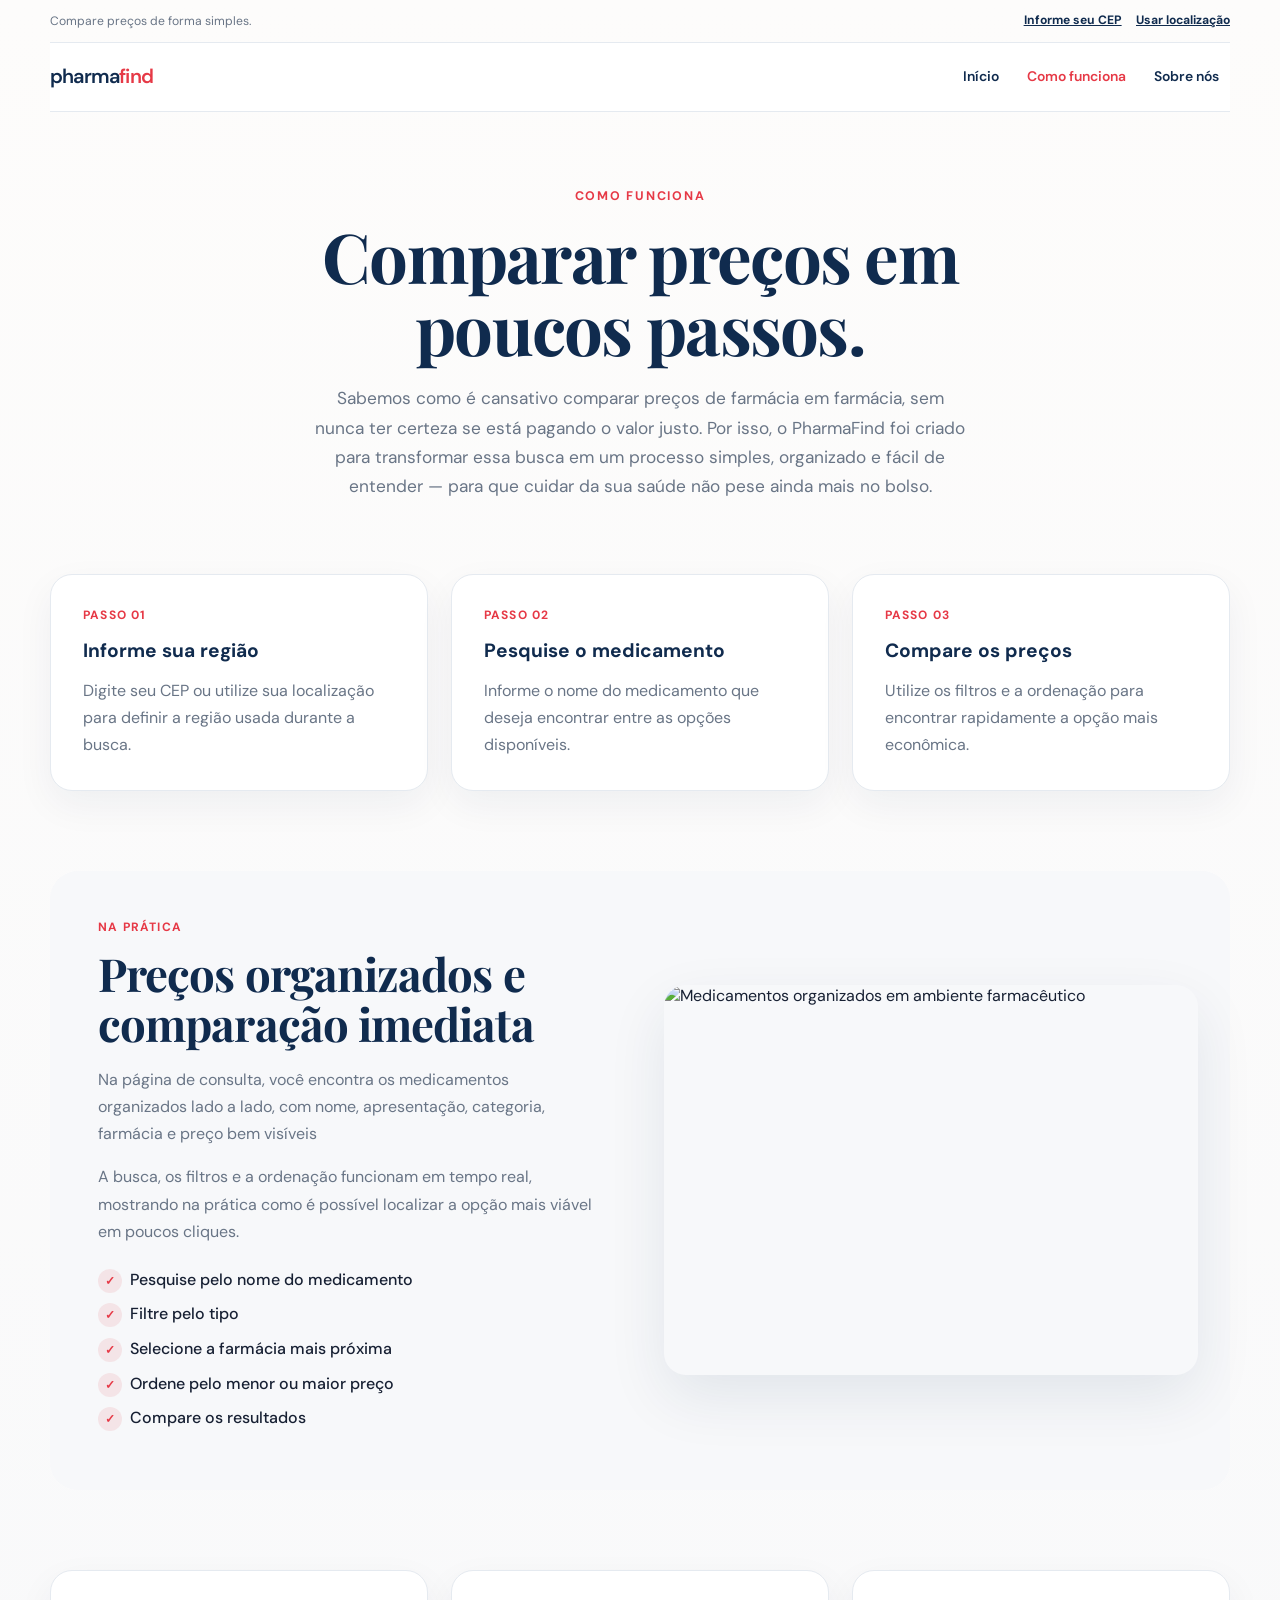
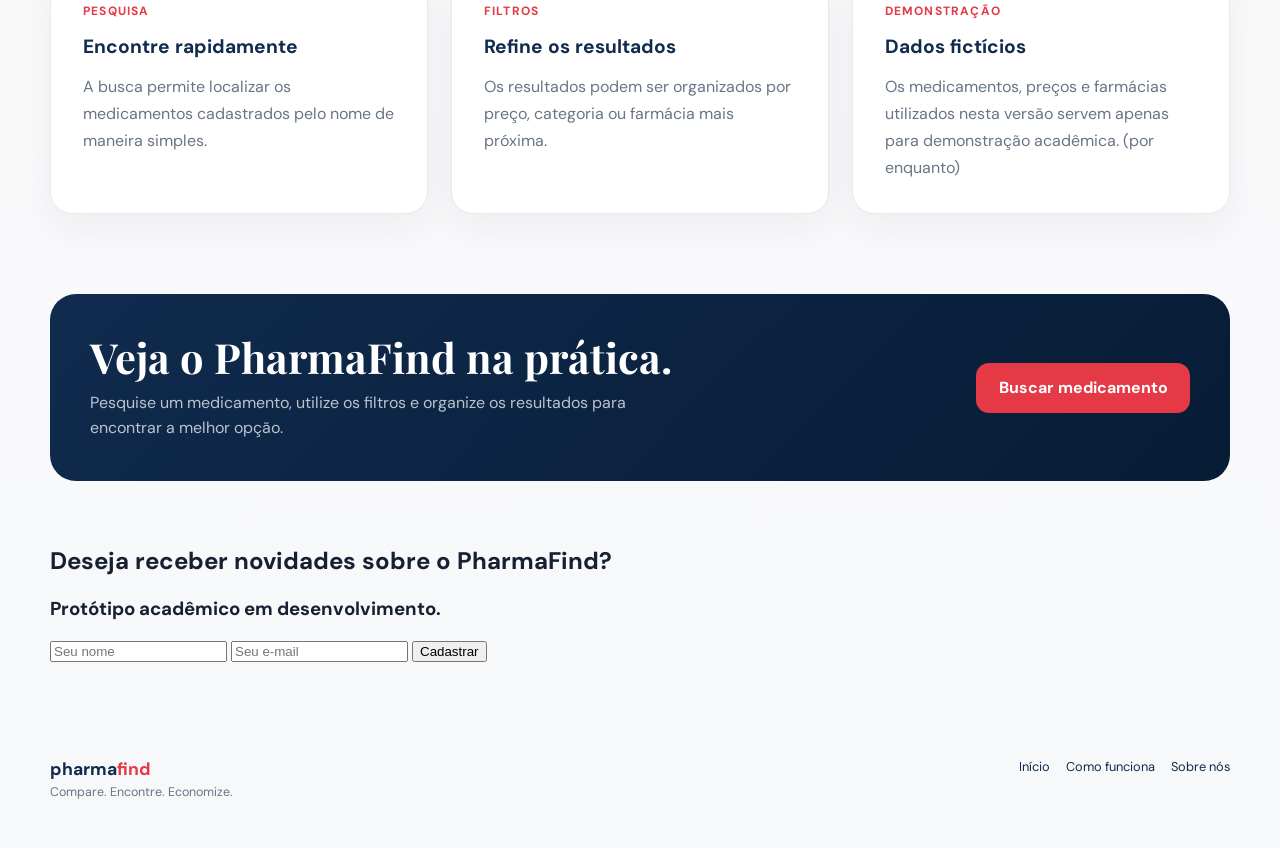
==== commit f2085f36: "Atualização do código" ====
--- a/como-funciona.html
+++ b/como-funciona.html
@@ -1,247 +1,1100 @@
-<!doctype html>
+<!DOCTYPE html>
 <html lang="pt-BR">
+
 <head>
-<meta charset="UTF-8">
-<meta name="viewport" content="width=device-width, initial-scale=1">
-<title>Como funciona — PharmaFind</title>
-<meta name="description" content="Entenda como o PharmaFind ajuda você a comparar preços de medicamentos e encontrar a melhor oferta.">
-<link rel="preconnect" href="https://fonts.googleapis.com">
-<link rel="preconnect" href="https://fonts.gstatic.com" crossorigin>
-<link href="https://fonts.googleapis.com/css2?family=Fraunces:opsz,wght@9..144,500;9..144,600;9..144,700&family=Plus+Jakarta+Sans:wght@400;500;600;700;800&display=swap" rel="stylesheet">
-<link rel="stylesheet" href="style.css">
+  <meta charset="UTF-8">
+
+  <meta
+    name="viewport"
+    content="width=device-width, initial-scale=1"
+  >
+
+  <title>Como funciona | PharmaFind</title>
+
+  <!-- pico CSS -->
+  <link
+    rel="stylesheet"
+    href="https://cdn.jsdelivr.net/npm/@picocss/pico@1/css/pico.min.css"
+  >
+
+  <!-- fontes -->
+  <link rel="preconnect" href="https://fonts.googleapis.com">
+
+  <link
+    rel="preconnect"
+    href="https://fonts.gstatic.com"
+    crossorigin
+  >
+
+  <link
+    href="https://fonts.googleapis.com/css2?family=DM+Sans:wght@400;500;600;700;800&family=Playfair+Display:wght@600;700&display=swap"
+    rel="stylesheet"
+  >
+
+  <!-- CSS main -->
+  <link rel="stylesheet" href="style.css">
+
+
+  <style>
+
+
+    .how-intro {
+      max-width: 780px;
+
+      margin: 4.8rem auto 4.5rem;
+
+      text-align: center;
+    }
+
+    .how-intro .how-eyebrow {
+      display: block;
+
+      margin-bottom: 1rem;
+
+      color: var(--pf-red);
+
+      font-family: "DM Sans", sans-serif;
+
+      font-size: 0.78rem;
+      font-weight: 700;
+
+      letter-spacing: 0.14em;
+
+      text-transform: uppercase;
+    }
+
+    .how-intro h1 {
+      margin: 0 0 1.3rem;
+
+      color: var(--pf-navy);
+
+      font-family: "Playfair Display", serif;
+
+      font-size:
+        clamp(
+          2.8rem,
+          5.6vw,
+          4.3rem
+        );
+
+      font-weight: 700;
+
+      line-height: 1.04;
+
+      letter-spacing: -0.025em;
+    }
+
+    .how-intro p {
+      max-width: 650px;
+
+      margin: 0 auto;
+
+      color: var(--pf-muted);
+
+      font-family: "DM Sans", sans-serif;
+
+      font-size: 1.08rem;
+
+      line-height: 1.7;
+    }
+
+
+
+    .how-steps {
+      display: grid;
+
+      grid-template-columns:
+        repeat(
+          3,
+          minmax(0, 1fr)
+        );
+
+      gap: 1.4rem;
+
+      margin-bottom: 5rem;
+    }
+
+    .how-step {
+      min-width: 0;
+
+      margin: 0;
+
+      padding: 2rem;
+
+      background: var(--pf-white);
+
+      border: 1px solid var(--pf-border);
+
+      border-radius: 22px;
+
+      box-shadow:
+        0 14px 38px
+        rgba(16, 43, 78, 0.055);
+    }
+
+    .how-step small {
+      display: block;
+
+      margin-bottom: 1rem;
+
+      color: var(--pf-red);
+
+      font-family: "DM Sans", sans-serif;
+
+      font-size: 0.75rem;
+      font-weight: 700;
+
+      letter-spacing: 0.1em;
+
+      text-transform: uppercase;
+    }
+
+    .how-step h2 {
+      margin: 0 0 0.8rem;
+
+      color: var(--pf-navy);
+
+      font-family: "DM Sans", sans-serif;
+
+      font-size: 1.2rem;
+      font-weight: 700;
+
+      line-height: 1.3;
+    }
+
+    .how-step p {
+      margin: 0;
+
+      color: var(--pf-muted);
+
+      font-family: "DM Sans", sans-serif;
+
+      line-height: 1.7;
+    }
+
+
+    /* bloco central */
+
+    .how-feature {
+      display: grid;
+
+      grid-template-columns:
+        minmax(0, 1fr)
+        minmax(0, 1fr);
+
+      align-items: center;
+
+      gap: 3rem;
+
+      margin-bottom: 5rem;
+
+      padding: 2rem;
+
+      background: var(--pf-background);
+
+      border-radius: 28px;
+    }
+
+    .how-feature-content {
+      min-width: 0;
+
+      padding: 1rem;
+    }
+
+    .how-feature-content small {
+      display: block;
+
+      margin-bottom: 0.8rem;
+
+      color: var(--pf-red);
+
+      font-family: "DM Sans", sans-serif;
+
+      font-size: 0.75rem;
+      font-weight: 700;
+
+      letter-spacing: 0.1em;
+
+      text-transform: uppercase;
+    }
+
+    .how-feature-content h2 {
+      margin: 0 0 1.1rem;
+
+      color: var(--pf-navy);
+
+      font-family: "Playfair Display", serif;
+
+      font-size:
+        clamp(
+          2rem,
+          4vw,
+          2.85rem
+        );
+
+      line-height: 1.1;
+
+      letter-spacing: -0.02em;
+    }
+
+    .how-feature-content p {
+      color: var(--pf-muted);
+
+      font-family: "DM Sans", sans-serif;
+
+      line-height: 1.7;
+    }
+
+    .how-feature-image {
+      min-width: 0;
+    }
+
+    .how-feature-image img {
+      display: block;
+
+      width: 100%;
+      height: 390px;
+
+      margin: 0;
+
+      object-fit: cover;
+
+      border-radius: 22px;
+
+      box-shadow: var(--pf-shadow);
+    }
+
+
+    .how-list {
+      margin: 1.5rem 0 0;
+
+      padding: 0;
+
+      list-style: none;
+    }
+
+    .how-list li {
+      position: relative;
+
+      margin-bottom: 0.85rem;
+
+      padding-left: 2rem;
+
+      color: var(--pf-text);
+
+      font-family: "DM Sans", sans-serif;
+
+      font-weight: 500;
+    }
+
+    .how-list li::before {
+      content: "✓";
+
+      position: absolute;
+
+      left: 0;
+      top: 0;
+
+      display: flex;
+
+      align-items: center;
+      justify-content: center;
+
+      width: 24px;
+      height: 24px;
+
+      background:
+        rgba(230, 57, 70, 0.1);
+
+      color: var(--pf-red);
+
+      border-radius: 50%;
+
+      font-size: 0.75rem;
+      font-weight: 700;
+    }
+
+
+    .how-cta {
+      display: flex;
+
+      align-items: center;
+      justify-content: space-between;
+
+      gap: 2rem;
+
+      margin-bottom: 4rem;
+
+      padding: 2.5rem;
+
+      background:
+        linear-gradient(
+          135deg,
+          var(--pf-navy),
+          var(--pf-navy-dark)
+        );
+
+      border-radius: 26px;
+    }
+
+    .how-cta h2 {
+      margin: 0 0 0.6rem;
+
+      color: var(--pf-white);
+
+      font-family: "Playfair Display", serif;
+
+      font-size:
+        clamp(
+          1.8rem,
+          4vw,
+          2.6rem
+        );
+
+      line-height: 1.1;
+    }
+
+    .how-cta p {
+      max-width: 600px;
+
+      margin: 0;
+
+      color:
+        rgba(255, 255, 255, 0.72);
+
+      font-family: "DM Sans", sans-serif;
+
+      line-height: 1.6;
+    }
+
+    .how-cta a {
+      flex-shrink: 0;
+
+      display: inline-flex;
+
+      align-items: center;
+      justify-content: center;
+
+      margin: 0;
+
+      padding: 0.9rem 1.4rem;
+
+      background: var(--pf-red);
+
+      color: var(--pf-white);
+
+      border-radius: 13px;
+
+      font-family: "DM Sans", sans-serif;
+
+      font-weight: 700;
+
+      text-decoration: none;
+    }
+
+    .how-cta a:hover {
+      background: #cf303d;
+
+      color: var(--pf-white);
+    }
+
+
+
+    .how-subscribe {
+      margin: 0 0 4rem;
+    }
+
+    .how-subscribe article {
+      margin: 0;
+
+      border-radius: 22px;
+    }
+
+
+    /* responsividade */
+
+    @media (max-width: 850px) {
+
+      .how-steps {
+        grid-template-columns: 1fr;
+      }
+
+      .how-feature {
+        grid-template-columns: 1fr;
+      }
+
+      .how-feature-image {
+        order: -1;
+      }
+
+      .how-feature-image img {
+        height: 300px;
+      }
+
+      .how-cta {
+        display: block;
+      }
+
+      .how-cta a {
+        width: 100%;
+
+        margin-top: 1.5rem;
+      }
+
+    }
+
+
+    @media (max-width: 600px) {
+
+      .how-intro {
+        margin: 3rem 0;
+
+        text-align: left;
+      }
+
+      .how-intro h1 {
+        font-size: 2.6rem;
+      }
+
+      .how-step {
+        padding: 1.5rem;
+      }
+
+      .how-feature {
+        gap: 1rem;
+
+        padding: 1rem;
+
+        border-radius: 20px;
+      }
+
+      .how-feature-content {
+        padding: 0.5rem;
+      }
+
+      .how-feature-image img {
+        height: 230px;
+
+        border-radius: 17px;
+      }
+
+      .how-cta {
+        padding: 2rem 1.4rem;
+
+        border-radius: 20px;
+      }
+
+    }
+
+  </style>
 </head>
+
+
 <body>
 
-<div class="utility-bar">
-  <div class="container">
-    <button class="utility-btn" data-open-cep type="button">
-      <svg viewBox="0 0 24 24" fill="none" stroke="currentColor" stroke-width="2"><path d="M12 21s-7-6.2-7-11a7 7 0 0 1 14 0c0 4.8-7 11-7 11Z"/><circle cx="12" cy="10" r="2.5"/></svg>
-      <span data-cep-display>Informe seu CEP</span>
-    </button>
-    <span class="utility-sep" aria-hidden="true"></span>
-    <button class="utility-btn" data-open-location type="button">
-      <svg viewBox="0 0 24 24" fill="none" stroke="currentColor" stroke-width="2"><path d="M12 2v3M12 19v3M2 12h3M19 12h3"/><circle cx="12" cy="12" r="6"/></svg>
-      Usar localização
-    </button>
-  </div>
-</div>
-
-<header class="site-header">
-  <div class="container">
-    <a href="index.html" class="brand">
-      <svg class="brand-mark" viewBox="0 0 48 48" fill="none">
-        <path d="M28 6.5 6.5 28a7.6 7.6 0 0 0 10.7 10.7L38.7 17.2A7.6 7.6 0 0 0 28 6.5Z" fill="#102B4E"/>
-        <path d="M28 6.5 17.6 16.9l10.7 10.7L38.7 17.2A7.6 7.6 0 0 0 28 6.5Z" fill="#E63946"/>
-        <circle cx="19" cy="26" r="8.5" fill="#fff" stroke="#102B4E" stroke-width="2.4"/>
-      </svg>
-      <span class="brand-name">Pharma<b>Find</b></span>
-    </a>
-    <nav class="main-nav" aria-label="Navegação principal">
-      <a href="index.html">Início</a>
-      <a href="consulta.html">Consultar</a>
-      <a href="como-funciona.html" aria-current="page">Como funciona</a>
-      <a href="sobre.html">Sobre nós</a>
+  <main class="container">
+
+
+    <!--  barra superior -->
+
+    <div class="utility">
+
+      <span>
+        Compare preços de forma simples.
+      </span>
+
+
+      <div class="utility-actions">
+
+        <button
+          type="button"
+          id="cepOpen"
+          class="utility-button"
+        >
+          Informe seu CEP
+        </button>
+
+
+        <button
+          type="button"
+          id="locOpen"
+          class="utility-button"
+        >
+          Usar localização
+        </button>
+
+      </div>
+
+    </div>
+
+
+    <!-- navegação principal -->
+
+    <nav class="container-fluid">
+
+      <!-- logo -->
+
+      <ul>
+
+        <li>
+
+          <a
+            href="index.html"
+            class="brand"
+            aria-label="PharmaFind - Página inicial"
+          >
+
+            <strong>
+              pharma<span>find</span>
+            </strong>
+
+          </a>
+
+        </li>
+
+      </ul>
+
+
+      <!-- menu desktop -->
+
+      <ul class="desktop-menu">
+
+        <li>
+
+          <a href="index.html">
+            Início
+          </a>
+
+        </li>
+
+
+        <li>
+
+          <a
+            href="como-funciona.html"
+            aria-current="page"
+          >
+            Como funciona
+          </a>
+
+        </li>
+
+
+        <li>
+
+          <a href="sobre.html">
+            Sobre nós
+          </a>
+
+        </li>
+
+      </ul>
+
+
+
+      <button
+        type="button"
+        id="mobileMenuButton"
+        class="mobile-menu-button"
+        aria-label="Abrir menu"
+        aria-controls="mobileMenu"
+      >
+        ☰
+      </button>
+
     </nav>
-    <div class="header-actions">
-      <a href="consulta.html" class="btn btn-outline btn-sm">Consultar agora</a>
-      <button class="hamburger" id="hamburgerBtn" aria-expanded="false" aria-controls="mobileNav" aria-label="Abrir menu">
-        <span></span>
+
+
+    <!--  menu mobile -->
+
+    <div
+      id="mobileMenu"
+      class="mobile-menu"
+      hidden
+    >
+
+      <a href="index.html">
+        Início
+      </a>
+
+      <a href="como-funciona.html">
+        Como funciona
+      </a>
+
+      <a href="sobre.html">
+        Sobre nós
+      </a>
+
+    </div>
+
+
+    <!-- introdução da pagina -->
+
+    <header class="how-intro">
+
+      <span class="how-eyebrow">
+        COMO FUNCIONA
+      </span>
+
+
+      <h1>
+        Comparar preços em poucos passos.
+      </h1>
+
+
+      <p>
+        Sabemos como é cansativo comparar preços de farmácia em farmácia,
+        sem nunca ter certeza se está pagando o valor justo. Por isso, o
+        PharmaFind foi criado para transformar essa busca em um processo
+        simples, organizado e fácil de entender — para que cuidar da sua
+        saúde não pese ainda mais no bolso.
+      </p>
+
+    </header>
+
+
+    <!-- passos -->
+
+    <section
+      class="how-steps"
+      aria-label="Etapas de utilização do PharmaFind"
+    >
+
+
+      <article class="how-step">
+
+        <small>
+          PASSO 01
+        </small>
+
+        <h2>
+          Informe sua região
+        </h2>
+
+        <p>
+          Digite seu CEP ou utilize sua localização
+          para definir a região usada durante a busca.
+        </p>
+
+      </article>
+
+
+      <article class="how-step">
+
+        <small>
+          PASSO 02
+        </small>
+
+        <h2>
+          Pesquise o medicamento
+        </h2>
+
+        <p>
+          Informe o nome do medicamento que deseja
+          encontrar entre as opções disponíveis.
+        </p>
+
+      </article>
+
+
+      <article class="how-step">
+
+        <small>
+          PASSO 03
+        </small>
+
+        <h2>
+          Compare os preços
+        </h2>
+
+        <p>
+          Utilize os filtros e a ordenação para
+          encontrar rapidamente a opção mais econômica.
+        </p>
+
+      </article>
+
+    </section>
+
+
+    <!-- funcionamento na prática -->
+
+    <section class="how-feature">
+
+
+      <div class="how-feature-content">
+
+        <small>
+          NA PRÁTICA
+        </small>
+
+
+        <h2>
+          Preços organizados e comparação imediata
+        </h2>
+
+
+        <p>
+         Na página de consulta, você encontra os medicamentos 
+           organizados lado a lado, com nome, apresentação, categoria,
+           farmácia e preço bem visíveis
+        </p>
+
+        <p>
+         A busca, os filtros e a ordenação funcionam em tempo real,
+           mostrando na prática como é possível localizar a opção mais viável
+           em poucos cliques.
+        </p>
+
+
+        <ul class="how-list">
+
+          <li>
+            Pesquise pelo nome do medicamento
+          </li>
+
+          <li>
+            Filtre pelo tipo
+          </li>
+
+          <li>
+            Selecione a farmácia mais próxima
+          </li>
+
+          <li>
+            Ordene pelo menor ou maior preço
+          </li>
+
+          <li>
+            Compare os resultados
+          </li>
+
+        </ul>
+
+      </div>
+
+
+      <div class="how-feature-image">
+
+        <img
+          src="https://images.unsplash.com/photo-1587854692152-cbe660dbde88?auto=format&fit=crop&w=1200&q=85"
+          alt="Medicamentos organizados em ambiente farmacêutico"
+        >
+
+      </div>
+
+    </section>
+
+
+    <!--funcionalidades -->
+
+    <section
+      class="how-steps"
+      aria-label="Funcionalidades do PharmaFind"
+    >
+
+
+      <article class="how-step">
+
+        <small>
+          PESQUISA
+        </small>
+
+        <h2>
+          Encontre rapidamente
+        </h2>
+
+        <p>
+          A busca permite localizar os medicamentos
+          cadastrados pelo nome de maneira simples.
+        </p>
+
+      </article>
+
+
+      <article class="how-step">
+
+        <small>
+          FILTROS
+        </small>
+
+        <h2>
+          Refine os resultados
+        </h2>
+
+        <p>
+          Os resultados podem ser organizados por
+          preço, categoria ou farmácia mais próxima.
+        </p>
+
+      </article>
+
+
+      <article class="how-step">
+
+        <small>
+          DEMONSTRAÇÃO
+        </small>
+
+        <h2>
+          Dados fictícios
+        </h2>
+
+        <p>
+          Os medicamentos, preços e farmácias
+          utilizados nesta versão servem apenas
+          para demonstração acadêmica. (por enquanto)
+        </p>
+
+      </article>
+
+    </section>
+
+
+    <!--cta -->
+
+    <section class="how-cta">
+
+      <div>
+
+        <h2>
+          Veja o PharmaFind na prática.
+        </h2>
+
+
+        <p>
+          Pesquise um medicamento, utilize os filtros
+          e organize os resultados para encontrar
+          a melhor opção.
+        </p>
+
+      </div>
+
+
+      <a href="consulta.html">
+        Buscar medicamento
+      </a>
+
+    </section>
+
+
+    <!-- area de cadastrar o email -->
+
+    <section
+      class="how-subscribe"
+      aria-label="Receba novidades"
+    >
+
+      <div class="container">
+
+        <article>
+
+          <hgroup>
+
+            <h2>
+              Deseja receber novidades sobre o PharmaFind?
+            </h2>
+
+            <h3>
+              Protótipo acadêmico em desenvolvimento.
+            </h3>
+
+          </hgroup>
+
+
+          <form class="grid">
+
+            <input
+              type="text"
+              id="firstname"
+              name="firstname"
+              placeholder="Seu nome"
+              aria-label="Seu nome"
+              required
+            >
+
+
+            <input
+              type="email"
+              id="email"
+              name="email"
+              placeholder="Seu e-mail"
+              aria-label="Seu e-mail"
+              required
+            >
+
+
+            <button
+              type="submit"
+              onclick="event.preventDefault()"
+            >
+              Cadastrar
+            </button>
+
+          </form>
+
+        </article>
+
+      </div>
+
+    </section>
+
+
+    <!--rodapé final -->
+
+    <footer class="container">
+
+      <div class="footer-brand">
+
+        <strong>
+          pharma<span>find</span>
+        </strong>
+
+        <p>
+          Compare. Encontre. Economize.
+        </p>
+
+      </div>
+
+
+      <div class="footer-links">
+
+        <a href="index.html">
+          Início
+        </a>
+
+        <a href="como-funciona.html">
+          Como funciona
+        </a>
+
+        <a href="sobre.html">
+          Sobre nós
+        </a>
+
+      </div>
+
+    </footer>
+
+
+    <!--pop up localização -->
+
+    <div
+      id="locPopup"
+      class="popup"
+      hidden
+    >
+
+      <article class="popup-card">
+
+        <button
+          type="button"
+          id="locClose"
+          class="popup-close"
+          aria-label="Fechar"
+        >
+          ×
+        </button>
+
+
+        <span class="location-icon">
+          📍
+        </span>
+
+
+        <h2>
+          Usar sua localização?
+        </h2>
+
+
+        <p>
+          Sua localização aproximada será utilizada
+          apenas para simular ofertas próximas.
+        </p>
+
+
+        <div class="popup-actions">
+
+          <button
+            type="button"
+            id="allow"
+          >
+            Permitir localização
+          </button>
+
+
+          <button
+            type="button"
+            id="decline"
+            class="secondary-button"
+          >
+            Agora não
+          </button>
+
+        </div>
+
+      </article>
+
+    </div>
+
+
+
+    <div
+      id="cepBox"
+      class="cep-box"
+      hidden
+    >
+
+      <button
+        type="button"
+        id="cepClose"
+        class="popup-close"
+        aria-label="Fechar"
+      >
+        ×
       </button>
+
+
+      <h3>
+        Informe seu CEP
+      </h3>
+
+
+      <p>
+        Defina a região utilizada durante a consulta.
+      </p>
+
+
+      <div class="cep-form">
+
+        <input
+          type="text"
+          id="cepInput"
+          maxlength="9"
+          inputmode="numeric"
+          placeholder="00000-000"
+          aria-label="CEP"
+          autocomplete="postal-code"
+        >
+
+
+        <button
+          type="button"
+          id="saveCep"
+        >
+          Confirmar
+        </button>
+
+      </div>
+
     </div>
-  </div>
-</header>
-
-<nav class="mobile-nav" id="mobileNav" aria-label="Navegação mobile">
-  <a href="index.html">Início</a>
-  <a href="consulta.html">Consultar</a>
-  <a href="como-funciona.html" aria-current="page">Como funciona</a>
-  <a href="sobre.html">Sobre nós</a>
-  <div class="mobile-cta">
-    <a href="consulta.html" class="btn btn-primary btn-block">Consultar medicamentos</a>
-  </div>
-</nav>
-
-<main>
-  <section class="section" style="padding-bottom:16px;">
-    <div class="container">
-      <div class="section-head center">
-        <p class="eyebrow">Como funciona</p>
-        <h1 class="section-title">Da sua região até a economia final</h1>
-        <p class="section-sub">O PharmaFind organiza a comparação de preços em uma jornada simples de quatro etapas — pensada para ser rápida em qualquer dispositivo.</p>
-      </div>
-    </div>
-  </section>
-
-  <section class="section" style="padding-top:0;">
-    <div class="container">
-      <div class="journey">
-        <div class="journey-item">
-          <div class="journey-num">01</div>
-          <div class="journey-body">
-            <h3>Informe sua região</h3>
-            <p>Toque em "Informe seu CEP" para digitar seu código postal, ou em "Usar localização" para permitir a localização aproximada do navegador. Nenhuma coleta acontece sem sua autorização — o PharmaFind sempre pergunta antes.</p>
-          </div>
-        </div>
-        <div class="journey-item">
-          <div class="journey-num">02</div>
-          <div class="journey-body">
-            <h3>Pesquise o medicamento</h3>
-            <p>Na página de Consulta, digite o nome do medicamento — genérico, similar ou de referência. Os resultados aparecem instantaneamente, sem precisar recarregar a página.</p>
-          </div>
-        </div>
-        <div class="journey-item">
-          <div class="journey-num">03</div>
-          <div class="journey-body">
-            <h3>Use os filtros</h3>
-            <p>Refine por tipo de medicamento e por farmácia, e escolha a ordenação: relevância, menor preço ou maior preço. Tudo isso funciona diretamente no seu navegador.</p>
-          </div>
-        </div>
-        <div class="journey-item">
-          <div class="journey-num">04</div>
-          <div class="journey-body">
-            <h3>Compare e economize</h3>
-            <p>Veja os cards lado a lado com farmácia, apresentação e preço em destaque. Toque em "Ver oferta" para conferir os detalhes antes de decidir onde comprar.</p>
-          </div>
-        </div>
-      </div>
-    </div>
-  </section>
-
-  <section class="section bg-alt">
-    <div class="container">
-      <div class="section-head center">
-        <p class="eyebrow">Sobre o protótipo</p>
-        <h2 class="section-title">O que existe hoje — e o que pode vir depois</h2>
-        <p class="section-sub">Este protótipo utiliza um conjunto local de medicamentos definido em JavaScript, sem banco de dados ou servidor. É uma base sólida para uma futura evolução.</p>
-      </div>
-      <div class="future-grid">
-        <div class="future-card">
-          <svg viewBox="0 0 24 24" fill="none" stroke="currentColor" stroke-width="2"><ellipse cx="12" cy="5" rx="8" ry="3"/><path d="M4 5v14c0 1.7 3.6 3 8 3s8-1.3 8-3V5"/><path d="M4 12c0 1.7 3.6 3 8 3s8-1.3 8-3"/></svg>
-          <p>Um banco de dados real substituiria o array local, permitindo atualizações contínuas de catálogo.</p>
-        </div>
-        <div class="future-card">
-          <svg viewBox="0 0 24 24" fill="none" stroke="currentColor" stroke-width="2"><path d="M4 17v-3a4 4 0 0 1 4-4h9M13 6l4 4-4 4"/></svg>
-          <p>APIs de farmácias parceiras trariam preços e estoques reais, atualizados automaticamente.</p>
-        </div>
-        <div class="future-card">
-          <svg viewBox="0 0 24 24" fill="none" stroke="currentColor" stroke-width="2"><path d="M12 2v3M12 19v3M2 12h3M19 12h3"/><circle cx="12" cy="12" r="6"/></svg>
-          <p>A geolocalização evoluiria para calcular distância real e tempo estimado até cada farmácia.</p>
-        </div>
-        <div class="future-card">
-          <svg viewBox="0 0 24 24" fill="none" stroke="currentColor" stroke-width="2"><rect x="3" y="7" width="18" height="13" rx="2"/><path d="M8 7V5a4 4 0 0 1 8 0v2"/></svg>
-          <p>Um controle de estoque em tempo real evitaria mostrar ofertas indisponíveis.</p>
-        </div>
-        <div class="future-card">
-          <svg viewBox="0 0 24 24" fill="none" stroke="currentColor" stroke-width="2"><path d="M9 12 6 9m0 0 3-3M6 9h9a5 5 0 0 1 5 5v1"/></svg>
-          <p>Uma integração direta com farmácias possibilitaria reservar ou comprar sem sair do PharmaFind.</p>
-        </div>
-        <div class="future-card">
-          <svg viewBox="0 0 24 24" fill="none" stroke="currentColor" stroke-width="2"><path d="M12 21s-7-6.2-7-11a7 7 0 0 1 14 0c0 4.8-7 11-7 11Z"/><circle cx="12" cy="10" r="2.5"/></svg>
-          <p>Alertas de preço avisariam quando um medicamento acompanhado ficasse mais barato perto de você.</p>
-        </div>
-      </div>
-    </div>
-  </section>
-
-  <section class="section">
-    <div class="container">
-      <div class="cta-band">
-        <div>
-          <h2>Viu como é simples?</h2>
-          <p>Agora é sua vez: pesquise um medicamento e compare os preços entre as três farmácias parceiras.</p>
-        </div>
-        <a href="consulta.html" class="btn btn-primary">Consultar medicamentos</a>
-      </div>
-    </div>
-  </section>
-</main>
-
-<footer class="site-footer">
-  <div class="container">
-    <div class="footer-grid">
-      <div>
-        <div class="footer-brand">
-          <svg class="brand-mark" viewBox="0 0 48 48" fill="none" style="width:30px;height:30px;">
-            <path d="M28 6.5 6.5 28a7.6 7.6 0 0 0 10.7 10.7L38.7 17.2A7.6 7.6 0 0 0 28 6.5Z" fill="#fff"/>
-            <circle cx="19" cy="26" r="8.5" fill="#0B2039" stroke="#fff" stroke-width="2.4"/>
-          </svg>
-          PharmaFind
-        </div>
-        <p class="footer-tagline">Compare. Encontre. Economize. Um protótipo acadêmico para comparação de preços de medicamentos.</p>
-      </div>
-      <div class="footer-col">
-        <h4>Navegação</h4>
-        <ul>
-          <li><a href="index.html">Início</a></li>
-          <li><a href="consulta.html">Consultar</a></li>
-          <li><a href="como-funciona.html">Como funciona</a></li>
-          <li><a href="sobre.html">Sobre nós</a></li>
-        </ul>
-      </div>
-      <div class="footer-col">
-        <h4>Farmácias parceiras</h4>
-        <ul>
-          <li><a href="consulta.html">Farmácia Vida</a></li>
-          <li><a href="consulta.html">Saúde Popular</a></li>
-          <li><a href="consulta.html">Bem Estar</a></li>
-        </ul>
-      </div>
-      <div class="footer-col">
-        <h4>Projeto</h4>
-        <ul>
-          <li><a href="sobre.html">Propósito</a></li>
-          <li><a href="sobre.html">Identidade visual</a></li>
-          <li><a href="como-funciona.html">Evolução futura</a></li>
-        </ul>
-      </div>
-    </div>
-    <div class="footer-bottom">
-      <span>© 2026 PharmaFind — protótipo acadêmico, dados fictícios.</span>
-      <span>Feito com HTML, CSS e JavaScript puro.</span>
-    </div>
-  </div>
-</footer>
-
-<div class="overlay" id="cepOverlay" role="dialog" aria-modal="true" aria-labelledby="cepTitle">
-  <div class="dialog">
-    <button class="dialog-close" data-close-dialog aria-label="Fechar">
-      <svg width="16" height="16" viewBox="0 0 24 24" fill="none" stroke="currentColor" stroke-width="2.4"><path d="m6 6 12 12M18 6 6 18"/></svg>
-    </button>
-    <h3 id="cepTitle">Informe seu CEP</h3>
-    <p>Usamos o CEP apenas para simular ofertas de farmácias próximas a você.</p>
-    <form id="cepForm">
-      <div class="field">
-        <label for="cepInput">CEP</label>
-        <input type="text" id="cepInput" inputmode="numeric" placeholder="00000-000" maxlength="9" aria-describedby="cepError">
-        <p class="field-error" id="cepError"></p>
-        <p class="field-success" id="cepSuccess"></p>
-      </div>
-      <div class="dialog-actions">
-        <button type="submit" class="btn btn-primary">Salvar CEP</button>
-      </div>
-    </form>
-  </div>
-</div>
-
-<div class="overlay" id="locationOverlay" role="dialog" aria-modal="true" aria-labelledby="locationTitle">
-  <div class="dialog">
-    <button class="dialog-close" data-close-dialog aria-label="Fechar">
-      <svg width="16" height="16" viewBox="0 0 24 24" fill="none" stroke="currentColor" stroke-width="2.4"><path d="m6 6 12 12M18 6 6 18"/></svg>
-    </button>
-    <div class="geo-icon">
-      <svg viewBox="0 0 24 24" fill="none" stroke="currentColor" stroke-width="2"><path d="M12 2v3M12 19v3M2 12h3M19 12h3"/><circle cx="12" cy="12" r="6"/></svg>
-    </div>
-    <h3 id="locationTitle">Usar sua localização?</h3>
-    <p>Sua localização aproximada será usada apenas para simular ofertas de farmácias próximas. Você pode recusar a qualquer momento.</p>
-    <div class="dialog-actions">
-      <button class="btn btn-ghost" id="locationDeny" type="button">Agora não</button>
-      <button class="btn btn-primary" id="locationAllow" type="button">Permitir localização</button>
-    </div>
-  </div>
-</div>
-
-<div class="toast" id="toast" role="status" aria-live="polite"></div>
-
-<script src="script.js"></script>
+
+
+  </main>
+
+
+  <!-- js compartilhado -->
+  <script src="script.js"></script>
+
 </body>
-</html>
+
+</html>
--- a/style.css
+++ b/style.css
@@ -1,1063 +1,1575 @@
-/* =========================================================
-   PharmaFind — Design System
-   Tokens
-========================================================= */
-:root{
-  /* Brand */
-  --navy-900: #0B2039;
-  --navy-800: #102B4E;
-  --navy-700: #1B3A63;
-  --navy-600: #2E4E7C;
-  --red-600: #E63946;
-  --red-700: #C81E2C;
-  --red-100: #FDECEE;
-
-  /* Neutrals */
-  --white: #FFFFFF;
-  --bg: #F6F8FB;
-  --bg-alt: #EEF1F6;
-  --line: #E2E7EF;
-  --ink-900: #131C2B;
-  --ink-700: #3C4759;
-  --ink-500: #6B7686;
-  --ink-300: #A6AFBC;
-
-  /* Elevation */
-  --shadow-sm: 0 1px 2px rgba(16, 43, 78, 0.06), 0 1px 1px rgba(16, 43, 78, 0.04);
-  --shadow-md: 0 8px 24px rgba(16, 43, 78, 0.10);
-  --shadow-lg: 0 20px 48px rgba(16, 43, 78, 0.16);
-
-  /* Radius */
-  --r-sm: 8px;
-  --r-md: 14px;
-  --r-lg: 22px;
-  --r-pill: 999px;
-
-  /* Type */
-  --font-display: "Fraunces", "Iowan Old Style", serif;
-  --font-body: "Plus Jakarta Sans", -apple-system, BlinkMacSystemFont, "Segoe UI", sans-serif;
-
-  /* Layout */
-  --container: 1220px;
-  --gutter: clamp(20px, 5vw, 48px);
-  --header-h: 64px;
-}
-
-/* =========================================================
-   Reset
-========================================================= */
-*, *::before, *::after{ box-sizing: border-box; }
-html{ scroll-behavior: smooth; }
-body{
+/* variaveis */
+
+:root {
+  --pf-navy: #102b4e;
+  --pf-navy-dark: #071c35;
+
+  --pf-red: #e63946;
+
+  --pf-background: #f7f8fa;
+  --pf-white: #ffffff;
+
+  --pf-text: #172033;
+  --pf-muted: #697586;
+
+  --pf-border: #e5eaf0;
+
+  --pf-shadow:
+    0 22px 60px rgba(16, 43, 78, 0.09);
+}
+
+
+/*reset */
+
+* {
+  box-sizing: border-box;
+}
+
+html {
+  scroll-behavior: smooth;
+}
+
+body {
   margin: 0;
-  font-family: var(--font-body);
-  color: var(--ink-900);
-  background: var(--bg);
-  -webkit-font-smoothing: antialiased;
-  text-rendering: optimizeLegibility;
-  overflow-wrap: break-word;
+
+  background:
+    linear-gradient(
+      180deg,
+      #fdfcfb 0%,
+      var(--pf-background) 100%
+    );
+
+  color: var(--pf-text);
+
+  font-family:
+    "DM Sans",
+    system-ui,
+    -apple-system,
+    BlinkMacSystemFont,
+    sans-serif;
+
+  overflow-x: hidden;
+}
+
+h1,
+h2,
+h3,
+p,
+a,
+span,
+strong {
   word-break: normal;
-}
-img{ max-width: 100%; display: block; }
-h1,h2,h3,h4{ font-family: var(--font-display); margin: 0; line-height: 1.12; color: var(--navy-900); font-weight: 600; }
-p{ margin: 0; }
-a{ color: inherit; text-decoration: none; }
-ul{ margin: 0; padding: 0; list-style: none; }
-button{ font-family: inherit; cursor: pointer; }
-input{ font-family: inherit; }
-
-:focus-visible{
-  outline: 3px solid var(--red-600);
-  outline-offset: 2px;
-  border-radius: 4px;
-}
-
-@media (prefers-reduced-motion: reduce){
-  *, *::before, *::after{
-    animation-duration: 0.001ms !important;
-    animation-iteration-count: 1 !important;
-    transition-duration: 0.001ms !important;
-    scroll-behavior: auto !important;
-  }
-}
-
-.container{
+  overflow-wrap: normal;
+  hyphens: none;
+}
+
+img {
+  max-width: 100%;
+}
+
+
+/* container */
+
+body > main.container {
+  width:
+    min(
+      1180px,
+      calc(100% - 32px)
+    );
+
+  max-width: 1180px;
+
+  margin-inline: auto;
+
+  padding: 0;
+}
+
+
+/* barra superior */
+
+.utility {
+  min-height: 42px;
+
+  display: flex;
+
+  justify-content: space-between;
+  align-items: center;
+
+  gap: 1rem;
+
+  color: var(--pf-muted);
+
+  font-size: 0.76rem;
+}
+
+.utility > span {
+  margin: 0;
+}
+
+.utility-actions {
+  display: flex;
+
+  align-items: center;
+
+  gap: 0.9rem;
+}
+
+.utility-button {
+  width: auto;
+
+  min-width: 0;
+  min-height: auto;
+
+  margin: 0;
+
+  padding: 0;
+
+  border: 0;
+
+  background: transparent;
+
+  color: var(--pf-navy);
+
+  box-shadow: none;
+
+  font-family:
+    "DM Sans",
+    sans-serif;
+
+  font-size: 0.76rem;
+  font-weight: 700;
+
+  line-height: 1.4;
+
+  text-decoration: underline;
+
+  cursor: pointer;
+}
+
+.utility-button:hover,
+.utility-button:focus,
+.utility-button:active {
+  background: transparent;
+
+  color: var(--pf-red);
+
+  border: 0;
+
+  box-shadow: none;
+
+  transform: none;
+}
+
+
+/*barra de pesquisa */
+
+nav.container-fluid {
+  position: sticky;
+
+  top: 0;
+
+  z-index: 20;
+
+  display: flex;
+
+  align-items: center;
+  justify-content: space-between;
+
+  gap: 2rem;
+
   width: 100%;
-  max-width: var(--container);
-  margin-inline: auto;
-  padding-inline: var(--gutter);
-}
-
-.visually-hidden{
-  position: absolute !important;
-  width: 1px; height: 1px;
-  padding: 0; margin: -1px;
-  overflow: hidden;
-  clip: rect(0,0,0,0);
+
+  margin: 0;
+
+  padding:
+    0.8rem
+    0;
+
+  background:
+    rgba(255, 255, 255, 0.96);
+
+  backdrop-filter: blur(15px);
+
+  border-top:
+    1px solid var(--pf-border);
+
+  border-bottom:
+    1px solid var(--pf-border);
+}
+
+nav.container-fluid ul {
+  display: flex;
+
+  align-items: center;
+
+  gap: 0.35rem;
+
+  margin: 0;
+  padding: 0;
+
+  list-style: none;
+}
+
+nav.container-fluid ul:first-child {
+  flex-shrink: 0;
+}
+
+nav.container-fluid ul.desktop-menu {
+  margin-left: auto;
+}
+
+nav.container-fluid li {
+  margin: 0;
+  padding: 0;
+}
+
+nav.container-fluid a {
+  color: var(--pf-navy);
+
+  font-family:
+    "DM Sans",
+    sans-serif;
+
+  font-weight: 600;
+
+  text-decoration: none;
+}
+
+
+/* logo padrão */
+
+.brand {
+  display: inline-flex;
+
+  align-items: center;
+
+  margin: 0;
+
+  padding: 0;
+
+  color: var(--pf-navy);
+
+  font-family:
+    "DM Sans",
+    sans-serif;
+
+  font-size: 1.25rem;
+  font-weight: 700;
+
+  line-height: 1;
+
+  letter-spacing: -0.04em;
+
+  text-decoration: none;
+
   white-space: nowrap;
-  border: 0;
-}
-
-.eyebrow{
+}
+
+.brand strong {
+  display: inline;
+
+  margin: 0;
+
+  color: var(--pf-navy);
+
+  font: inherit;
+
+  line-height: inherit;
+}
+
+.brand span {
+  color: var(--pf-red);
+}
+
+.brand:hover,
+.brand:focus {
+  color: var(--pf-navy);
+
+  text-decoration: none;
+}
+
+
+/* menu de desktop */
+
+.desktop-menu {
+  display: flex;
+
+  align-items: center;
+  justify-content: flex-end;
+
+  gap: 0.35rem;
+}
+
+.desktop-menu a {
   display: inline-flex;
-  align-items: center;
-  gap: 8px;
-  font-size: 0.78rem;
-  font-weight: 700;
-  letter-spacing: 0.14em;
-  text-transform: uppercase;
-  color: var(--red-700);
-}
-.eyebrow::before{
-  content: "";
-  width: 18px;
-  height: 2px;
-  background: var(--red-600);
-  border-radius: 2px;
-}
-
-/* =========================================================
-   Buttons
-========================================================= */
-.btn{
-  display: inline-flex;
+
   align-items: center;
   justify-content: center;
-  gap: 8px;
-  padding: 14px 26px;
-  border-radius: var(--r-pill);
+
+  min-height: 42px;
+
+  margin: 0;
+
+  padding:
+    0.55rem
+    0.7rem;
+
+  color: var(--pf-navy);
+
+  border-radius: 10px;
+
+  font-family:
+    "DM Sans",
+    sans-serif;
+
+  font-size: 0.87rem;
+  font-weight: 600;
+
+  line-height: 1;
+
+  text-decoration: none;
+
+  white-space: nowrap;
+}
+
+.desktop-menu a:hover,
+.desktop-menu a:focus {
+  background: #f5f7fa;
+
+  color: var(--pf-navy);
+}
+
+.desktop-menu a[aria-current="page"] {
+  color: var(--pf-red);
+}
+
+.desktop-menu a[role="button"] {
+  min-height: 42px;
+
+  margin: 0 0 0 0.35rem;
+
+  padding:
+    0.55rem
+    0.9rem;
+
+  border:
+    1px solid var(--pf-navy);
+
+  border-radius: 999px;
+
+  background:
+    var(--pf-navy);
+
+  color: var(--pf-white);
+
+  box-shadow: none;
+
+  font-size: 0.87rem;
   font-weight: 700;
-  font-size: 0.96rem;
-  border: 1.5px solid transparent;
-  transition: transform 0.15s ease, box-shadow 0.15s ease, background 0.15s ease, color .15s ease, border-color .15s ease;
-  white-space: nowrap;
-}
-.btn:active{ transform: translateY(1px); }
-.btn-primary{
-  background: var(--red-600);
-  color: var(--white);
-  box-shadow: var(--shadow-sm);
-}
-.btn-primary:hover{ background: var(--red-700); box-shadow: var(--shadow-md); }
-.btn-outline{
-  background: transparent;
-  color: var(--navy-800);
-  border-color: var(--navy-700);
-}
-.btn-outline:hover{ background: var(--navy-800); color: var(--white); }
-.btn-ghost{
-  background: var(--white);
-  color: var(--navy-800);
-  border-color: var(--line);
-}
-.btn-ghost:hover{ border-color: var(--navy-700); }
-.btn-sm{ padding: 9px 16px; font-size: 0.85rem; }
-.btn-block{ width: 100%; }
-
-/* =========================================================
-   Top utility bar (CEP / location)
-========================================================= */
-.utility-bar{
-  background: var(--navy-900);
-  color: rgba(255,255,255,0.86);
-}
-.utility-bar .container{
+}
+
+.desktop-menu a[role="button"]:hover,
+.desktop-menu a[role="button"]:focus {
+  background:
+    var(--pf-navy-dark);
+
+  border-color:
+    var(--pf-navy-dark);
+
+  color:
+    var(--pf-white);
+}
+
+
+/*menu do mobile */
+
+.mobile-menu-button {
+  display: none;
+
+  width: auto;
+
+  min-width: 0;
+
+  margin: 0;
+
+  padding:
+    0.4rem
+    0.6rem;
+
+  background:
+    var(--pf-white);
+
+  border:
+    1px solid var(--pf-border);
+
+  border-radius: 10px;
+
+  color:
+    var(--pf-navy);
+
+  box-shadow: none;
+
+  font-size: 1.25rem;
+}
+
+.mobile-menu {
+  padding:
+    0.7rem
+    0;
+}
+
+.mobile-menu[hidden] {
+  display: none;
+}
+
+.mobile-menu a {
+  display: block;
+
+  margin-bottom: 0.4rem;
+
+  padding:
+    0.75rem
+    0.9rem;
+
+  background:
+    var(--pf-white);
+
+  border:
+    1px solid var(--pf-border);
+
+  border-radius: 10px;
+
+  color:
+    var(--pf-navy);
+
+  font-family:
+    "DM Sans",
+    sans-serif;
+
+  font-weight: 600;
+
+  text-decoration: none;
+}
+
+
+/* hero */
+
+.hero {
+  position: relative;
+
+  min-height: 490px;
+
+  margin:
+    1.2rem
+    0
+    3.5rem;
+
+  overflow: hidden;
+
+  border-radius: 28px;
+
+  box-shadow:
+    var(--pf-shadow);
+}
+
+.hero > img {
+  position: absolute;
+
+  inset: 0;
+
+  width: 100%;
+  height: 100%;
+
+  object-fit: cover;
+}
+
+.hero::after {
+  content: "";
+
+  position: absolute;
+
+  inset: 0;
+
+  background:
+    linear-gradient(
+      90deg,
+      rgba(7, 25, 47, 0.92) 0%,
+      rgba(7, 25, 47, 0.65) 45%,
+      rgba(7, 25, 47, 0.08) 80%
+    );
+}
+
+.hero-content {
+  position: relative;
+
+  z-index: 2;
+
+  max-width: 670px;
+
+  padding:
+    clamp(
+      2.3rem,
+      6vw,
+      5rem
+    );
+
+  color:
+    var(--pf-white);
+}
+
+.eyebrow {
+  display: inline-block;
+
+  padding:
+    0.35rem
+    0.65rem;
+
+  border:
+    1px solid
+    rgba(255, 255, 255, 0.25);
+
+  border-radius: 999px;
+
+  font-size: 0.7rem;
+  font-weight: 800;
+
+  letter-spacing: 0.12em;
+}
+
+.hero h1 {
+  max-width: 620px;
+
+  margin:
+    0.9rem
+    0
+    1rem;
+
+  color:
+    var(--pf-white);
+
+  font-family:
+    "Playfair Display",
+    serif;
+
+  font-size:
+    clamp(
+      2.7rem,
+      5.5vw,
+      5rem
+    );
+
+  line-height: 0.99;
+
+  letter-spacing: -0.04em;
+}
+
+.hero p {
+  max-width: 550px;
+
+  margin-bottom: 1.2rem;
+
+  color:
+    rgba(255, 255, 255, 0.88);
+
+  font-size: 1rem;
+
+  line-height: 1.7;
+}
+
+.hero-buttons {
   display: flex;
-  align-items: center;
-  justify-content: flex-end;
-  gap: 6px;
-  min-height: 38px;
-  font-size: 0.8rem;
+
   flex-wrap: wrap;
-}
-.utility-btn{
-  background: none;
-  border: none;
-  color: inherit;
+
+  gap: 0.7rem;
+}
+
+
+/* botões */
+
+.primary-button,
+.secondary-button {
   display: inline-flex;
-  align-items: center;
-  gap: 6px;
-  padding: 8px 10px;
-  border-radius: var(--r-sm);
-  font-size: 0.8rem;
-  font-weight: 600;
-  transition: background 0.15s ease, color 0.15s ease;
-}
-.utility-btn:hover{ background: rgba(255,255,255,0.10); color: #fff; }
-.utility-btn svg{ width: 14px; height: 14px; flex: none; }
-.utility-sep{
-  width: 1px; height: 14px;
-  background: rgba(255,255,255,0.2);
-}
-.utility-cep-value{
-  font-weight: 700;
-  color: #fff;
-}
-
-/* =========================================================
-   Header / Nav
-========================================================= */
-.site-header{
-  position: sticky;
-  top: 0;
-  z-index: 60;
-  background: rgba(255,255,255,0.92);
-  backdrop-filter: saturate(180%) blur(10px);
-  border-bottom: 1px solid var(--line);
-}
-.site-header .container{
-  display: flex;
-  align-items: center;
-  justify-content: space-between;
-  height: var(--header-h);
-  gap: 16px;
-}
-.brand{
-  display: inline-flex;
-  align-items: center;
-  gap: 10px;
-  font-family: var(--font-display);
-  font-weight: 700;
-  font-size: 1.28rem;
-  color: var(--navy-900);
-  flex: none;
-}
-.brand-mark{
-  width: 34px; height: 34px;
-  flex: none;
-}
-.brand-name b{ color: var(--red-600); font-weight: 700; }
-
-.main-nav{ display: flex; align-items: center; gap: 4px; }
-.main-nav a{
-  padding: 10px 14px;
-  border-radius: var(--r-pill);
-  font-weight: 600;
-  font-size: 0.94rem;
-  color: var(--ink-700);
-  transition: background 0.15s ease, color 0.15s ease;
-  position: relative;
-}
-.main-nav a:hover{ color: var(--navy-900); background: var(--bg-alt); }
-.main-nav a[aria-current="page"]{ color: var(--navy-900); background: var(--bg-alt); }
-
-.header-actions{ display: flex; align-items: center; gap: 10px; }
-
-.hamburger{
-  display: none;
-  flex: none;
-  width: 42px; height: 42px;
-  border-radius: var(--r-sm);
-  border: 1px solid var(--line);
-  background: var(--white);
+
+  width: auto;
+
+  min-height: 44px;
+
   align-items: center;
   justify-content: center;
-}
-.hamburger span, .hamburger span::before, .hamburger span::after{
-  content: "";
-  display: block;
-  width: 18px; height: 2px;
-  background: var(--navy-900);
-  border-radius: 2px;
-  position: relative;
-  transition: transform 0.2s ease, opacity 0.2s ease;
-}
-.hamburger span::before{ position: absolute; top: -6px; }
-.hamburger span::after{ position: absolute; top: 6px; }
-.hamburger[aria-expanded="true"] span{ background: transparent; }
-.hamburger[aria-expanded="true"] span::before{ top: 0; transform: rotate(45deg); }
-.hamburger[aria-expanded="true"] span::after{ top: 0; transform: rotate(-45deg); }
-
-.mobile-nav{
-  display: none;
-  position: fixed;
-  inset: var(--header-h) 0 0 0;
-  background: var(--white);
-  z-index: 55;
-  padding: 18px var(--gutter) 32px;
-  overflow-y: auto;
-}
-.mobile-nav.open{ display: block; }
-.mobile-nav a{
-  display: block;
-  padding: 16px 4px;
-  font-size: 1.15rem;
+
+  margin: 0;
+
+  padding:
+    0.65rem
+    0.9rem;
+
+  border-radius: 11px;
+
+  font-family:
+    "DM Sans",
+    sans-serif;
+
+  font-size: 0.86rem;
   font-weight: 700;
-  color: var(--navy-900);
-  border-bottom: 1px solid var(--line);
-  font-family: var(--font-display);
-}
-.mobile-nav .mobile-cta{ margin-top: 22px; display: flex; flex-direction: column; gap: 12px; }
-
-@media (max-width: 900px){
-  .main-nav{ display: none; }
-  .hamburger{ display: inline-flex; }
-  .header-actions .btn-outline{ display: none; }
-}
-@media (max-width: 640px){
-  .utility-bar .container{ justify-content: space-between; }
-}
-
-/* =========================================================
-   Hero (index)
-========================================================= */
-.hero{
-  position: relative;
-  padding-block: clamp(40px, 7vw, 88px);
-  overflow: hidden;
-}
-.hero .container{
+
+  text-decoration: none;
+}
+
+.primary-button {
+  background:
+    var(--pf-red);
+
+  border:
+    1px solid var(--pf-red);
+
+  color:
+    var(--pf-white);
+}
+
+.primary-button:hover,
+.primary-button:focus {
+  background:
+    #cf303d;
+
+  border-color:
+    #cf303d;
+
+  color:
+    var(--pf-white);
+}
+
+.secondary-button {
+  background:
+    var(--pf-white);
+
+  border:
+    1px solid #d8dee6;
+
+  color:
+    var(--pf-navy);
+}
+
+
+/* cards quick */
+
+.quick-cards {
   display: grid;
-  grid-template-columns: minmax(0, 1.05fr) minmax(0, 0.95fr);
-  gap: clamp(28px, 5vw, 64px);
-  align-items: center;
-}
-.hero-copy .eyebrow{ margin-bottom: 18px; }
-.hero-title{
-  font-size: clamp(2.1rem, 4.4vw, 3.6rem);
-  letter-spacing: -0.01em;
-}
-.hero-title em{
-  font-style: normal;
-  color: var(--red-600);
-}
-.hero-sub{
-  margin-top: 18px;
-  font-size: 1.08rem;
-  color: var(--ink-700);
-  max-width: 46ch;
-  line-height: 1.6;
-}
-.hero-cta{
-  margin-top: 30px;
-  display: flex;
-  flex-wrap: wrap;
-  gap: 14px;
-}
-.hero-stats{
-  margin-top: 40px;
+
+  grid-template-columns:
+    repeat(
+      3,
+      minmax(0, 1fr)
+    );
+
+  gap: 1rem;
+
+  margin-bottom: 5rem;
+}
+
+.quick-card {
+  min-width: 0;
+
+  padding: 1.5rem;
+
+  background:
+    var(--pf-white);
+
+  border:
+    1px solid var(--pf-border);
+
+  border-radius: 18px;
+
+  box-shadow:
+    0 8px 30px
+    rgba(16, 43, 78, 0.04);
+
+  color: inherit;
+
+  text-decoration: none;
+
+  transition:
+    transform 0.2s ease,
+    box-shadow 0.2s ease;
+}
+
+.quick-card:hover {
+  transform:
+    translateY(-4px);
+
+  box-shadow:
+    0 18px 40px
+    rgba(16, 43, 78, 0.09);
+}
+
+.card-number {
+  color:
+    var(--pf-red);
+
+  font-size: 0.7rem;
+  font-weight: 800;
+}
+
+.quick-card h2 {
+  margin:
+    0.45rem
+    0;
+
+  color:
+    var(--pf-navy);
+
+  font-family:
+    "Playfair Display",
+    serif;
+
+  font-size:
+    1.55rem;
+}
+
+.quick-card p {
+  min-height: 65px;
+
+  margin-bottom:
+    0.8rem;
+
+  color:
+    var(--pf-muted);
+
+  font-size:
+    0.87rem;
+
+  line-height:
+    1.6;
+}
+
+.quick-card strong {
+  color:
+    var(--pf-navy);
+
+  font-size:
+    0.8rem;
+}
+
+
+/*seções extra */
+
+.feature-section {
   display: grid;
-  grid-template-columns: repeat(3, minmax(0,1fr));
-  gap: 18px;
-  max-width: 460px;
-}
-.hero-stat b{
-  display: block;
-  font-family: var(--font-display);
-  font-size: 1.5rem;
-  color: var(--navy-900);
-}
-.hero-stat span{
-  font-size: 0.82rem;
-  color: var(--ink-500);
-}
-.hero-media{
-  position: relative;
-  border-radius: var(--r-lg);
-  overflow: hidden;
-  box-shadow: var(--shadow-lg);
-  aspect-ratio: 4 / 4.6;
-}
-.hero-media img{
-  width: 100%; height: 100%;
-  object-fit: cover;
-}
-.hero-media::after{
-  content: "";
-  position: absolute; inset: 0;
-  background: linear-gradient(190deg, rgba(11,32,57,0) 45%, rgba(11,32,57,0.55) 100%);
-}
-.hero-floating{
-  position: absolute;
-  left: 20px; bottom: 20px;
-  right: 20px;
-  z-index: 2;
-  background: rgba(255,255,255,0.95);
-  backdrop-filter: blur(6px);
-  border-radius: var(--r-md);
-  padding: 16px 18px;
-  display: flex;
-  align-items: center;
-  gap: 14px;
-  box-shadow: var(--shadow-md);
-}
-.hero-floating .badge{
-  width: 44px; height: 44px;
-  border-radius: 50%;
-  background: var(--red-100);
-  color: var(--red-700);
-  display: flex; align-items: center; justify-content: center;
-  flex: none;
-  font-weight: 800;
-}
-.hero-floating strong{ display:block; font-size: 0.95rem; color: var(--navy-900); }
-.hero-floating span{ font-size: 0.8rem; color: var(--ink-500); }
-
-@media (max-width: 900px){
-  .hero .container{ grid-template-columns: minmax(0,1fr); }
-  .hero-media{ order: -1; aspect-ratio: 16/10; }
-}
-@media (max-width: 480px){
-  .hero-stats{ grid-template-columns: repeat(3, minmax(0,1fr)); gap: 10px; }
-}
-
-/* =========================================================
-   Sections generic
-========================================================= */
-.section{ padding-block: clamp(48px, 7vw, 92px); }
-.section-head{
-  max-width: 640px;
-  margin-bottom: clamp(28px, 4vw, 44px);
-}
-.section-head.center{ margin-inline: auto; text-align: center; }
-.section-title{
-  font-size: clamp(1.7rem, 3vw, 2.4rem);
-  margin-top: 12px;
-}
-.section-sub{
-  margin-top: 14px;
-  color: var(--ink-700);
-  font-size: 1.02rem;
-  line-height: 1.6;
-}
-.bg-alt{ background: var(--white); border-top: 1px solid var(--line); border-bottom: 1px solid var(--line); }
-
-/* =========================================================
-   Shortcut cards (Home)
-========================================================= */
-.shortcut-grid{
-  display: grid;
-  grid-template-columns: repeat(3, minmax(0,1fr));
-  gap: 20px;
-}
-.shortcut-card{
-  background: var(--white);
-  border: 1px solid var(--line);
-  border-radius: var(--r-lg);
-  padding: 26px 24px;
-  display: flex;
-  flex-direction: column;
-  gap: 14px;
-  transition: transform 0.18s ease, box-shadow 0.18s ease, border-color 0.18s ease;
-}
-.shortcut-card:hover{ transform: translateY(-4px); box-shadow: var(--shadow-md); border-color: transparent; }
-.shortcut-icon{
-  width: 48px; height: 48px;
-  border-radius: 14px;
-  background: var(--navy-800);
-  color: var(--white);
-  display: flex; align-items: center; justify-content: center;
-}
-.shortcut-icon svg{ width: 22px; height: 22px; }
-.shortcut-card h3{ font-size: 1.15rem; }
-.shortcut-card p{ color: var(--ink-500); font-size: 0.94rem; line-height: 1.55; }
-.shortcut-link{
-  margin-top: auto;
-  font-weight: 700;
-  color: var(--red-600);
-  font-size: 0.9rem;
-  display: inline-flex;
-  align-items: center;
-  gap: 6px;
-}
-.shortcut-link svg{ width: 14px; height: 14px; transition: transform 0.15s ease; }
-.shortcut-card:hover .shortcut-link svg{ transform: translateX(3px); }
-
-@media (max-width: 760px){
-  .shortcut-grid{ grid-template-columns: minmax(0,1fr); }
-}
-
-/* =========================================================
-   Medicine cards (shared)
-========================================================= */
-.med-grid{
-  display: grid;
-  grid-template-columns: repeat(4, minmax(0, 1fr));
-  gap: 20px;
-}
-.med-card{
-  background: var(--white);
-  border: 1px solid var(--line);
-  border-radius: var(--r-md);
-  overflow: hidden;
-  display: flex;
-  flex-direction: column;
-  transition: transform 0.18s ease, box-shadow 0.18s ease;
-}
-.med-card:hover{ transform: translateY(-3px); box-shadow: var(--shadow-md); }
-.med-thumb{
-  position: relative;
-  aspect-ratio: 4 / 3;
-  background: var(--bg-alt);
-}
-.med-thumb img{ width: 100%; height: 100%; object-fit: cover; }
-.med-type{
-  position: absolute;
-  top: 10px; left: 10px;
-  background: rgba(11,32,57,0.88);
-  color: #fff;
-  font-size: 0.7rem;
-  font-weight: 700;
-  letter-spacing: 0.04em;
-  text-transform: uppercase;
-  padding: 5px 10px;
-  border-radius: var(--r-pill);
-}
-.med-body{
-  padding: 16px 16px 18px;
-  display: flex;
-  flex-direction: column;
-  gap: 6px;
-  flex: 1;
-}
-.med-name{
-  font-family: var(--font-display);
-  font-size: 1.02rem;
-  color: var(--navy-900);
-  font-weight: 600;
-}
-.med-desc{ font-size: 0.84rem; color: var(--ink-500); }
-.med-pharmacy{
-  font-size: 0.8rem;
-  color: var(--ink-500);
-  display: flex;
-  align-items: center;
-  gap: 6px;
-  margin-top: 2px;
-}
-.med-pharmacy svg{ width: 13px; height: 13px; flex: none; }
-.med-footer{
-  margin-top: 12px;
-  display: flex;
-  align-items: center;
-  justify-content: space-between;
-  gap: 10px;
-}
-.med-price{
-  font-family: var(--font-display);
-  font-size: 1.25rem;
-  font-weight: 700;
-  color: var(--red-700);
-}
-.med-price small{
-  display: block;
-  font-family: var(--font-body);
-  font-size: 0.68rem;
-  font-weight: 600;
-  color: var(--ink-300);
-  text-transform: uppercase;
-  letter-spacing: 0.06em;
-}
-
-@media (max-width: 1080px){ .med-grid{ grid-template-columns: repeat(3, minmax(0,1fr)); } }
-@media (max-width: 760px){ .med-grid{ grid-template-columns: repeat(2, minmax(0,1fr)); gap: 14px; } }
-@media (max-width: 460px){ .med-grid{ grid-template-columns: minmax(0,1fr); } }
-
-.disclaimer{
-  margin-top: 28px;
-  display: flex;
-  gap: 10px;
-  align-items: flex-start;
-  background: var(--red-100);
-  border: 1px solid #F6C7CB;
-  color: var(--red-700);
-  padding: 14px 16px;
-  border-radius: var(--r-sm);
-  font-size: 0.84rem;
-  line-height: 1.55;
-}
-.disclaimer svg{ width: 18px; height: 18px; flex: none; margin-top: 2px; }
-
-/* =========================================================
-   How-it-works steps (home teaser + full page)
-========================================================= */
-.steps-grid{
-  display: grid;
-  grid-template-columns: repeat(4, minmax(0,1fr));
-  gap: 20px;
-}
-.step-card{
-  background: var(--white);
-  border-radius: var(--r-lg);
-  border: 1px solid var(--line);
-  padding: 28px 22px;
-  position: relative;
-}
-.step-num{
-  font-family: var(--font-display);
-  font-size: 2.1rem;
-  color: var(--bg-alt);
-  -webkit-text-stroke: 1.5px var(--navy-700);
-  color: transparent;
-  font-weight: 700;
-  line-height: 1;
-}
-.step-card h3{ margin-top: 14px; font-size: 1.05rem; }
-.step-card p{ margin-top: 8px; color: var(--ink-500); font-size: 0.9rem; line-height: 1.55; }
-.step-connector{
-  display: none;
-}
-@media (min-width: 761px){
-  .steps-grid .step-card:not(:last-child)::after{
-    content: "";
-    position: absolute;
-    top: 44px; right: -20px;
-    width: 20px; height: 2px;
-    background: var(--line);
-  }
-}
-@media (max-width: 900px){ .steps-grid{ grid-template-columns: repeat(2, minmax(0,1fr)); } }
-@media (max-width: 480px){ .steps-grid{ grid-template-columns: minmax(0,1fr); } }
-
-/* =========================================================
-   CTA band
-========================================================= */
-.cta-band{
-  background: linear-gradient(135deg, var(--navy-900), var(--navy-700));
-  border-radius: var(--r-lg);
-  padding: clamp(32px, 6vw, 56px);
-  color: #fff;
-  display: flex;
-  align-items: center;
-  justify-content: space-between;
-  gap: 24px;
-  flex-wrap: wrap;
-  position: relative;
-  overflow: hidden;
-}
-.cta-band::before{
-  content: "";
-  position: absolute;
-  width: 340px; height: 340px;
-  border-radius: 50%;
-  background: radial-gradient(circle, rgba(230,57,70,0.35), transparent 70%);
-  top: -140px; right: -80px;
-}
-.cta-band h2{ color: #fff; font-size: clamp(1.5rem, 3vw, 2.1rem); max-width: 22ch; }
-.cta-band p{ color: rgba(255,255,255,0.78); margin-top: 10px; max-width: 44ch; }
-.cta-band .btn-primary{ position: relative; z-index: 1; }
-
-/* =========================================================
-   Footer
-========================================================= */
-.site-footer{
-  background: var(--navy-900);
-  color: rgba(255,255,255,0.72);
-  padding-block: 56px 28px;
-  margin-top: 40px;
-}
-.footer-grid{
-  display: grid;
-  grid-template-columns: 1.4fr 1fr 1fr 1fr;
-  gap: 32px;
-  padding-bottom: 36px;
-  border-bottom: 1px solid rgba(255,255,255,0.12);
-}
-.footer-brand{ display: flex; align-items: center; gap: 10px; font-family: var(--font-display); font-size: 1.2rem; color: #fff; font-weight: 700; }
-.footer-brand .brand-mark{ filter: brightness(0) invert(1); }
-.footer-tagline{ margin-top: 12px; font-size: 0.88rem; line-height: 1.6; max-width: 34ch; }
-.footer-col h4{ color: #fff; font-family: var(--font-body); font-size: 0.82rem; letter-spacing: 0.06em; text-transform: uppercase; margin-bottom: 14px; }
-.footer-col ul li{ margin-bottom: 10px; }
-.footer-col a{ font-size: 0.9rem; transition: color 0.15s ease; }
-.footer-col a:hover{ color: #fff; }
-.footer-bottom{
-  display: flex;
-  justify-content: space-between;
-  align-items: center;
-  flex-wrap: wrap;
-  gap: 10px;
-  padding-top: 22px;
-  font-size: 0.8rem;
-}
-
-@media (max-width: 860px){
-  .footer-grid{ grid-template-columns: repeat(2, minmax(0,1fr)); }
-}
-@media (max-width: 480px){
-  .footer-grid{ grid-template-columns: minmax(0,1fr); }
-}
-
-/* =========================================================
-   CEP popup + Location popup (overlay/dialog)
-========================================================= */
-.overlay{
-  position: fixed;
-  inset: 0;
-  background: rgba(11,32,57,0.45);
-  display: none;
-  align-items: center;
-  justify-content: center;
-  padding: 20px;
-  z-index: 100;
-}
-.overlay.open{ display: flex; }
-.dialog{
-  background: #fff;
-  border-radius: var(--r-lg);
-  padding: 28px;
-  width: 100%;
-  max-width: 380px;
-  box-shadow: var(--shadow-lg);
-  position: relative;
-}
-.dialog-close{
-  position: absolute;
-  top: 14px; right: 14px;
-  width: 32px; height: 32px;
-  border-radius: 50%;
-  border: 1px solid var(--line);
-  background: var(--white);
-  display: flex; align-items: center; justify-content: center;
-  color: var(--ink-500);
-}
-.dialog-close:hover{ background: var(--bg-alt); }
-.dialog h3{ font-size: 1.2rem; padding-right: 24px; }
-.dialog p{ margin-top: 8px; color: var(--ink-500); font-size: 0.9rem; line-height: 1.55; }
-.dialog .field{ margin-top: 20px; }
-.dialog label{ display: block; font-size: 0.82rem; font-weight: 700; color: var(--navy-900); margin-bottom: 8px; }
-.dialog input[type="text"]{
-  width: 100%;
-  padding: 13px 14px;
-  border-radius: var(--r-sm);
-  border: 1.5px solid var(--line);
-  font-size: 1rem;
-  letter-spacing: 0.02em;
-}
-.dialog input[type="text"]:focus{ border-color: var(--navy-700); }
-.field-error{
-  color: var(--red-700);
-  font-size: 0.8rem;
-  margin-top: 6px;
-  min-height: 16px;
-}
-.field-success{
-  color: #1c7a4d;
-  font-size: 0.8rem;
-  margin-top: 6px;
-  min-height: 16px;
-}
-.dialog-actions{ margin-top: 22px; display: flex; gap: 10px; }
-.dialog-actions .btn{ flex: 1; }
-
-.geo-icon{
-  width: 46px; height: 46px;
-  border-radius: 14px;
-  background: var(--red-100);
-  color: var(--red-700);
-  display: flex; align-items: center; justify-content: center;
-  margin-bottom: 14px;
-}
-.geo-icon svg{ width: 22px; height: 22px; }
-
-.toast{
-  position: fixed;
-  bottom: 24px;
-  left: 50%;
-  transform: translateX(-50%) translateY(120%);
-  background: var(--navy-900);
-  color: #fff;
-  padding: 14px 20px;
-  border-radius: var(--r-sm);
-  font-size: 0.88rem;
-  box-shadow: var(--shadow-lg);
-  z-index: 120;
-  transition: transform 0.25s ease;
-  max-width: 90vw;
-  text-align: center;
-}
-.toast.show{ transform: translateX(-50%) translateY(0); }
-
-/* =========================================================
-   Offer modal (consulta page)
-========================================================= */
-.offer-dialog{ max-width: 420px; }
-.offer-head{ display: flex; gap: 14px; align-items: center; }
-.offer-thumb{
-  width: 64px; height: 64px;
-  border-radius: 12px;
-  overflow: hidden;
-  flex: none;
-  background: var(--bg-alt);
-}
-.offer-thumb img{ width: 100%; height: 100%; object-fit: cover; }
-.offer-rows{
-  margin-top: 22px;
-  border-top: 1px solid var(--line);
-}
-.offer-row{
-  display: flex;
-  justify-content: space-between;
-  padding: 12px 0;
-  border-bottom: 1px solid var(--line);
-  font-size: 0.92rem;
-}
-.offer-row span:first-child{ color: var(--ink-500); }
-.offer-row span:last-child{ font-weight: 700; color: var(--navy-900); text-align: right; }
-.offer-row.total span:last-child{ color: var(--red-700); font-size: 1.15rem; font-family: var(--font-display); }
-
-/* =========================================================
-   PAGE: Consulta (search)
-========================================================= */
-.consulta-hero{
-  padding-block: 40px 8px;
-}
-.consulta-hero .section-head{ max-width: 720px; margin-inline: auto; text-align: center; }
-
-.search-panel{
-  background: var(--white);
-  border: 1px solid var(--line);
-  border-radius: var(--r-lg);
-  padding: 22px;
-  box-shadow: var(--shadow-sm);
-  display: flex;
-  gap: 14px;
-  align-items: center;
-  margin-top: 8px;
-}
-.search-input-wrap{
-  flex: 1;
-  display: flex;
-  align-items: center;
-  gap: 10px;
-  border: 1.5px solid var(--line);
-  border-radius: var(--r-pill);
-  padding: 12px 18px;
-}
-.search-input-wrap svg{ width: 18px; height: 18px; color: var(--ink-300); flex: none; }
-.search-input-wrap input{
-  border: none;
-  outline: none;
-  width: 100%;
-  font-size: 1rem;
-  background: transparent;
-}
-.search-panel .btn{ flex: none; }
-
-@media (max-width: 640px){
-  .search-panel{ flex-direction: column; align-items: stretch; }
-}
-
-.results-layout{
-  display: grid;
-  grid-template-columns: 260px minmax(0,1fr);
-  gap: 28px;
-  align-items: start;
-}
-.filters{
-  background: var(--white);
-  border: 1px solid var(--line);
-  border-radius: var(--r-lg);
-  padding: 22px;
-  position: sticky;
-  top: calc(var(--header-h) + 16px);
-}
-.filters h3{
-  font-family: var(--font-body);
-  font-size: 0.78rem;
-  letter-spacing: 0.08em;
-  text-transform: uppercase;
-  color: var(--ink-500);
-  font-weight: 700;
-  margin-bottom: 14px;
-}
-.filter-group{ margin-bottom: 24px; }
-.filter-group:last-child{ margin-bottom: 0; }
-.filter-group legend{
-  font-weight: 700;
-  font-size: 0.9rem;
-  color: var(--navy-900);
-  margin-bottom: 10px;
-  padding: 0;
-}
-.filter-option{
-  display: flex;
-  align-items: center;
-  gap: 10px;
-  padding: 7px 0;
-  font-size: 0.9rem;
-  color: var(--ink-700);
-  cursor: pointer;
-}
-.filter-option input{ accent-color: var(--navy-800); width: 16px; height: 16px; flex: none; }
-.filters select{
-  width: 100%;
-  padding: 11px 12px;
-  border-radius: var(--r-sm);
-  border: 1.5px solid var(--line);
-  font-size: 0.9rem;
-  background: var(--white);
-}
-.filters-clear{
-  margin-top: 20px;
-  width: 100%;
-}
-
-.results-toolbar{
-  display: flex;
-  align-items: center;
-  justify-content: space-between;
-  margin-bottom: 18px;
-  gap: 12px;
-  flex-wrap: wrap;
-}
-.results-count{ font-size: 0.92rem; color: var(--ink-500); }
-.results-count b{ color: var(--navy-900); }
-.sort-inline{ display: none; align-items: center; gap: 8px; }
-.sort-inline select{
-  padding: 9px 12px;
-  border-radius: var(--r-sm);
-  border: 1.5px solid var(--line);
-  font-size: 0.86rem;
-}
-
-.filters-toggle{
-  display: none;
-  margin-bottom: 16px;
-}
-
-.empty-state{
-  text-align: center;
-  padding: 60px 20px;
-  background: var(--white);
-  border: 1px dashed var(--line);
-  border-radius: var(--r-lg);
-  display: none;
-}
-.empty-state.show{ display: block; }
-.empty-state svg{ width: 46px; height: 46px; color: var(--ink-300); margin-bottom: 14px; }
-.empty-state h3{ font-size: 1.15rem; }
-.empty-state p{ margin-top: 8px; color: var(--ink-500); font-size: 0.92rem; }
-
-@media (max-width: 980px){
-  .results-layout{ grid-template-columns: minmax(0,1fr); }
-  .filters{
-    position: fixed;
-    inset: 0 0 0 auto;
-    width: min(320px, 86vw);
-    height: 100%;
-    z-index: 90;
-    border-radius: 0;
-    transform: translateX(100%);
-    transition: transform 0.25s ease;
-    overflow-y: auto;
-  }
-  .filters.open{ transform: translateX(0); }
-  .filters-toggle{ display: inline-flex; }
-  .filters-backdrop{
-    display: none;
-    position: fixed; inset: 0;
-    background: rgba(11,32,57,0.4);
-    z-index: 85;
-  }
-  .filters-backdrop.open{ display: block; }
-  .filters-header{
-    display: flex; justify-content: space-between; align-items: center;
-    margin-bottom: 18px;
-  }
-}
-
-/* =========================================================
-   PAGE: Como funciona
-========================================================= */
-.journey{
-  display: grid;
-  gap: 24px;
-}
-.journey-item{
-  display: grid;
-  grid-template-columns: 96px minmax(0,1fr);
-  gap: 24px;
-  align-items: center;
-  background: var(--white);
-  border: 1px solid var(--line);
-  border-radius: var(--r-lg);
-  padding: 24px;
-}
-.journey-item:nth-child(even){ direction: rtl; }
-.journey-item:nth-child(even) > *{ direction: ltr; }
-.journey-num{
-  font-family: var(--font-display);
-  font-size: 2.6rem;
-  font-weight: 700;
-  color: var(--navy-800);
-  text-align: center;
-}
-.journey-body h3{ font-size: 1.2rem; }
-.journey-body p{ margin-top: 8px; color: var(--ink-700); line-height: 1.6; }
-.journey-media{ display: none; }
-
-@media (max-width: 760px){
-  .journey-item{ grid-template-columns: 56px minmax(0,1fr); padding: 18px; }
-  .journey-item:nth-child(even){ direction: ltr; }
-  .journey-num{ font-size: 1.8rem; }
-}
-
-.future-grid{
-  display: grid;
-  grid-template-columns: repeat(3, minmax(0,1fr));
-  gap: 18px;
-}
-.future-card{
-  background: var(--bg-alt);
-  border-radius: var(--r-md);
-  padding: 20px;
-  display: flex;
-  gap: 12px;
-  align-items: flex-start;
-}
-.future-card svg{ width: 20px; height: 20px; color: var(--navy-700); flex: none; margin-top: 2px; }
-.future-card p{ font-size: 0.9rem; color: var(--ink-700); line-height: 1.5; }
-@media (max-width: 760px){ .future-grid{ grid-template-columns: minmax(0,1fr); } }
-
-/* =========================================================
-   PAGE: Sobre
-========================================================= */
-.about-hero{
-  display: grid;
-  grid-template-columns: minmax(0,1fr) minmax(0,1fr);
-  gap: 40px;
-  align-items: center;
-}
-.about-hero img{
-  border-radius: var(--r-lg);
-  aspect-ratio: 4/3;
-  object-fit: cover;
-  box-shadow: var(--shadow-md);
-}
-@media (max-width: 860px){
-  .about-hero{ grid-template-columns: minmax(0,1fr); }
-  .about-hero img{ order: -1; }
-}
-
-.pillars-grid{
-  display: grid;
-  grid-template-columns: repeat(3, minmax(0,1fr));
-  gap: 20px;
-}
-.pillar-card{
-  background: var(--white);
-  border-radius: var(--r-lg);
-  border: 1px solid var(--line);
-  padding: 26px;
-}
-.pillar-card .eyebrow{ margin-bottom: 10px; }
-.pillar-card h3{ font-size: 1.15rem; }
-.pillar-card p{ margin-top: 10px; color: var(--ink-500); font-size: 0.92rem; line-height: 1.6; }
-@media (max-width: 860px){ .pillars-grid{ grid-template-columns: minmax(0,1fr); } }
-
-.values-list{
-  display: grid;
-  grid-template-columns: repeat(5, minmax(0,1fr));
-  gap: 16px;
-}
-.value-chip{
-  background: var(--white);
-  border: 1px solid var(--line);
-  border-radius: var(--r-md);
-  padding: 18px 14px;
-  text-align: center;
-}
-.value-chip svg{ width: 24px; height: 24px; color: var(--red-600); margin-bottom: 10px; }
-.value-chip span{ display: block; font-size: 0.85rem; font-weight: 700; color: var(--navy-900); }
-@media (max-width: 860px){ .values-list{ grid-template-columns: repeat(3, minmax(0,1fr)); } }
-@media (max-width: 500px){ .values-list{ grid-template-columns: repeat(2, minmax(0,1fr)); } }
+
+  grid-template-columns:
+    minmax(0, 1fr)
+    minmax(0, 1fr);
+
+  align-items:
+    center;
+
+  gap:
+    3rem;
+
+  margin:
+    5rem
+    0;
+}
+
+.feature-text,
+.feature-image {
+  min-width:
+    0;
+}
+
+.section-label {
+  color:
+    var(--pf-red);
+
+  font-size:
+    0.7rem;
+
+  font-weight:
+    800;
+
+  letter-spacing:
+    0.12em;
+}
+
+.feature-text h2 {
+  margin:
+    0.5rem
+    0
+    1rem;
+
+  color:
+    var(--pf-navy);
+
+  font-family:
+    "Playfair Display",
+    serif;
+
+  font-size:
+    clamp(
+      2.2rem,
+      4vw,
+      4rem
+    );
+
+  line-height:
+    1.03;
+
+  letter-spacing:
+    -0.035em;
+}
+
+.feature-text p {
+  color:
+    var(--pf-muted);
+
+  line-height:
+    1.75;
+}
+
+.feature-text > a {
+  color:
+    var(--pf-navy);
+
+  font-weight:
+    700;
+
+  text-decoration:
+    none;
+}
+
+.feature-image img {
+  display:
+    block;
+
+  width:
+    100%;
+
+  height:
+    390px;
+
+  object-fit:
+    cover;
+
+  border-radius:
+    22px;
+
+  box-shadow:
+    var(--pf-shadow);
+}
+
+
+/* cta */
+
+.cta {
+  padding:
+    1rem
+    0
+    3rem;
+}
+
+.cta article {
+  display:
+    flex;
+
+  justify-content:
+    space-between;
+
+  align-items:
+    center;
+
+  gap:
+    2rem;
+
+  margin:
+    0;
+
+  padding:
+    2rem;
+
+  border:
+    0;
+
+  border-radius:
+    22px;
+
+  background:
+    linear-gradient(
+      135deg,
+      var(--pf-navy),
+      var(--pf-navy-dark)
+    );
+
+  color:
+    var(--pf-white);
+}
+
+.cta-label {
+  color:
+    rgba(255, 255, 255, 0.6);
+
+  font-size:
+    0.7rem;
+
+  font-weight:
+    800;
+
+  letter-spacing:
+    0.12em;
+}
+
+.cta h2 {
+  margin:
+    0.4rem
+    0;
+
+  color:
+    var(--pf-white);
+
+  font-family:
+    "Playfair Display",
+    serif;
+}
+
+.cta p {
+  margin:
+    0;
+
+  color:
+    rgba(255, 255, 255, 0.7);
+}
+
+
+/* footer */
+
+footer.container {
+  display:
+    flex;
+
+  justify-content:
+    space-between;
+
+  gap:
+    2rem;
+
+  padding:
+    2rem
+    0
+    3rem;
+}
+
+.footer-brand strong {
+  color:
+    var(--pf-navy);
+
+  font-size:
+    1.1rem;
+}
+
+.footer-brand strong span {
+  color:
+    var(--pf-red);
+}
+
+.footer-brand p {
+  margin:
+    0.25rem
+    0
+    0;
+
+  color:
+    var(--pf-muted);
+
+  font-size:
+    0.78rem;
+}
+
+.footer-links {
+  display:
+    flex;
+
+  flex-wrap:
+    wrap;
+
+  gap:
+    1rem;
+}
+
+.footer-links a {
+  color:
+    var(--pf-navy);
+
+  font-size:
+    0.8rem;
+
+  text-decoration:
+    none;
+}
+
+
+/* pop up localizacao */
+
+.popup {
+  position:
+    fixed;
+
+  inset:
+    0;
+
+  z-index:
+    100;
+
+  display:
+    flex;
+
+  align-items:
+    flex-start;
+
+  justify-content:
+    center;
+
+  padding:
+    1rem;
+
+  background:
+    rgba(7, 22, 39, 0.28);
+
+  backdrop-filter:
+    blur(4px);
+}
+
+.popup[hidden],
+.cep-box[hidden] {
+  display:
+    none;
+}
+
+.popup-card {
+  position:
+    relative;
+
+  width:
+    min(
+      420px,
+      100%
+    );
+
+  margin-top:
+    5rem;
+
+  padding:
+    1.4rem;
+
+  background:
+    var(--pf-white);
+
+  border-radius:
+    20px;
+
+  box-shadow:
+    0 28px 80px
+    rgba(16, 43, 78, 0.25);
+}
+
+.popup-card h2 {
+  margin:
+    0.8rem
+    0
+    0.4rem;
+
+  color:
+    var(--pf-navy);
+
+  font-family:
+    "Playfair Display",
+    serif;
+}
+
+.popup-card p {
+  color:
+    var(--pf-muted);
+
+  font-size:
+    0.88rem;
+
+  line-height:
+    1.6;
+}
+
+.location-icon {
+  display:
+    grid;
+
+  width:
+    44px;
+
+  height:
+    44px;
+
+  place-items:
+    center;
+
+  border-radius:
+    12px;
+
+  background:
+    #edf3f8;
+
+  color:
+    var(--pf-navy);
+
+  font-size:
+    1.3rem;
+}
+
+.popup-close {
+  position:
+    absolute;
+
+  top:
+    0.65rem;
+
+  right:
+    0.8rem;
+
+  width:
+    auto;
+
+  min-width:
+    0;
+
+  margin:
+    0;
+
+  padding:
+    0.15rem;
+
+  border:
+    0;
+
+  background:
+    transparent;
+
+  color:
+    #7d8693;
+
+  box-shadow:
+    none;
+
+  font-size:
+    1.4rem;
+}
+
+.popup-actions {
+  display:
+    grid;
+
+  grid-template-columns:
+    1fr
+    1fr;
+
+  gap:
+    0.6rem;
+
+  margin-top:
+    1rem;
+}
+
+.popup-actions button {
+  width:
+    100%;
+}
+
+
+/* cep */
+
+.cep-box {
+  position:
+    fixed;
+
+  z-index:
+    110;
+
+  top:
+    75px;
+
+  right:
+    20px;
+
+  width:
+    min(
+      320px,
+      calc(100% - 24px)
+    );
+
+  padding:
+    1rem;
+
+  background:
+    var(--pf-white);
+
+  border:
+    1px solid var(--pf-border);
+
+  border-radius:
+    16px;
+
+  box-shadow:
+    0 20px 50px
+    rgba(16, 43, 78, 0.18);
+}
+
+.cep-box h3 {
+  margin:
+    0
+    0
+    0.3rem;
+
+  color:
+    var(--pf-navy);
+
+  font-family:
+    "Playfair Display",
+    serif;
+}
+
+.cep-box p {
+  margin-bottom:
+    0.7rem;
+
+  color:
+    var(--pf-muted);
+
+  font-size:
+    0.78rem;
+}
+
+.cep-form {
+  display:
+    grid;
+
+  grid-template-columns:
+    minmax(0, 1fr)
+    auto;
+
+  gap:
+    0.5rem;
+}
+
+.cep-form input {
+  min-width:
+    0;
+
+  margin:
+    0;
+}
+
+.cep-form button {
+  margin:
+    0;
+}
+
+
+/* tablets */
+
+@media (max-width: 850px) {
+  .desktop-menu {
+    display:
+      none !important;
+  }
+
+  .mobile-menu-button {
+    display:
+      inline-flex;
+
+    align-items:
+      center;
+
+    justify-content:
+      center;
+  }
+
+  nav.container-fluid {
+    display:
+      flex;
+
+    justify-content:
+      space-between;
+
+    align-items:
+      center;
+  }
+
+  .hero {
+    min-height:
+      450px;
+  }
+
+  .hero::after {
+    background:
+      linear-gradient(
+        0deg,
+        rgba(7, 25, 47, 0.93) 0%,
+        rgba(7, 25, 47, 0.4) 75%,
+        rgba(7, 25, 47, 0.08) 100%
+      );
+  }
+
+  .hero-content {
+    position:
+      absolute;
+
+    left:
+      0;
+
+    right:
+      0;
+
+    bottom:
+      0;
+
+    max-width:
+      none;
+
+    padding:
+      1.6rem;
+  }
+
+  .quick-cards {
+    grid-template-columns:
+      1fr;
+  }
+
+  .quick-card p {
+    min-height:
+      auto;
+  }
+
+  .feature-section {
+    grid-template-columns:
+      1fr;
+
+    gap:
+      1.5rem;
+  }
+
+  .feature-reverse .feature-image {
+    order:
+      2;
+  }
+
+  .feature-reverse .feature-text {
+    order:
+      1;
+  }
+}
+
+
+/* mobile geral */
+
+@media (max-width: 560px) {
+  body > main.container {
+    width:
+      calc(100% - 20px);
+  }
+
+  .utility {
+    justify-content:
+      flex-end;
+  }
+
+  .utility > span {
+    display:
+      none;
+  }
+
+  .utility-actions {
+    gap:
+      0.7rem;
+  }
+
+  nav.container-fluid {
+    gap:
+      1rem;
+
+    padding:
+      0.65rem
+      0;
+  }
+
+  .brand {
+    font-size:
+      1.1rem;
+  }
+
+  .hero {
+    min-height:
+      430px;
+
+    margin-top:
+      0.8rem;
+
+    margin-bottom:
+      2.5rem;
+
+    border-radius:
+      18px;
+  }
+
+  .hero-content {
+    padding:
+      1.25rem;
+  }
+
+  .hero h1 {
+    font-size:
+      clamp(
+        2.2rem,
+        11vw,
+        3rem
+      );
+
+    line-height:
+      1.02;
+  }
+
+  .hero p {
+    font-size:
+      0.9rem;
+
+    line-height:
+      1.55;
+  }
+
+  .hero-buttons {
+    flex-direction:
+      column;
+  }
+
+  .hero-buttons a {
+    width:
+      100%;
+  }
+
+  .quick-cards {
+    margin-bottom:
+      3rem;
+  }
+
+  .quick-card {
+    padding:
+      1.2rem;
+  }
+
+  .feature-section {
+    margin:
+      3.5rem
+      0;
+  }
+
+  .feature-text h2 {
+    font-size:
+      2.4rem;
+  }
+
+  .feature-image img {
+    height:
+      280px;
+
+    border-radius:
+      17px;
+  }
+
+  .cta article {
+    flex-direction:
+      column;
+
+    align-items:
+      flex-start;
+
+    padding:
+      1.4rem;
+  }
+
+  .cta .primary-button {
+    width:
+      100%;
+  }
+
+  footer.container {
+    flex-direction:
+      column;
+
+    gap:
+      1rem;
+  }
+
+  .popup-card {
+    margin-top:
+      2rem;
+  }
+
+  .popup-actions {
+    grid-template-columns:
+      1fr;
+  }
+
+  .cep-box {
+    top:
+      68px;
+
+    left:
+      12px;
+
+    right:
+      12px;
+
+    width:
+      auto;
+  }
+}
+
+
+/*  celulares muito pequenos */
+
+@media (max-width: 380px) {
+  .utility-actions {
+    width:
+      100%;
+
+    justify-content:
+      space-between;
+  }
+
+  .hero {
+    min-height:
+      450px;
+  }
+
+  .hero h1 {
+    font-size:
+      2.15rem;
+  }
+
+  .cep-form {
+    grid-template-columns:
+      1fr;
+  }
+
+  .cep-form button {
+    width:
+      100%;
+  }
+}
+
+
+/* acessibilidade: desativar animações para usuários que preferem reduzir movimento */
+
+@media (prefers-reduced-motion: reduce) {
+  * {
+    scroll-behavior:
+      auto !important;
+
+    transition:
+      none !important;
+  }
+}
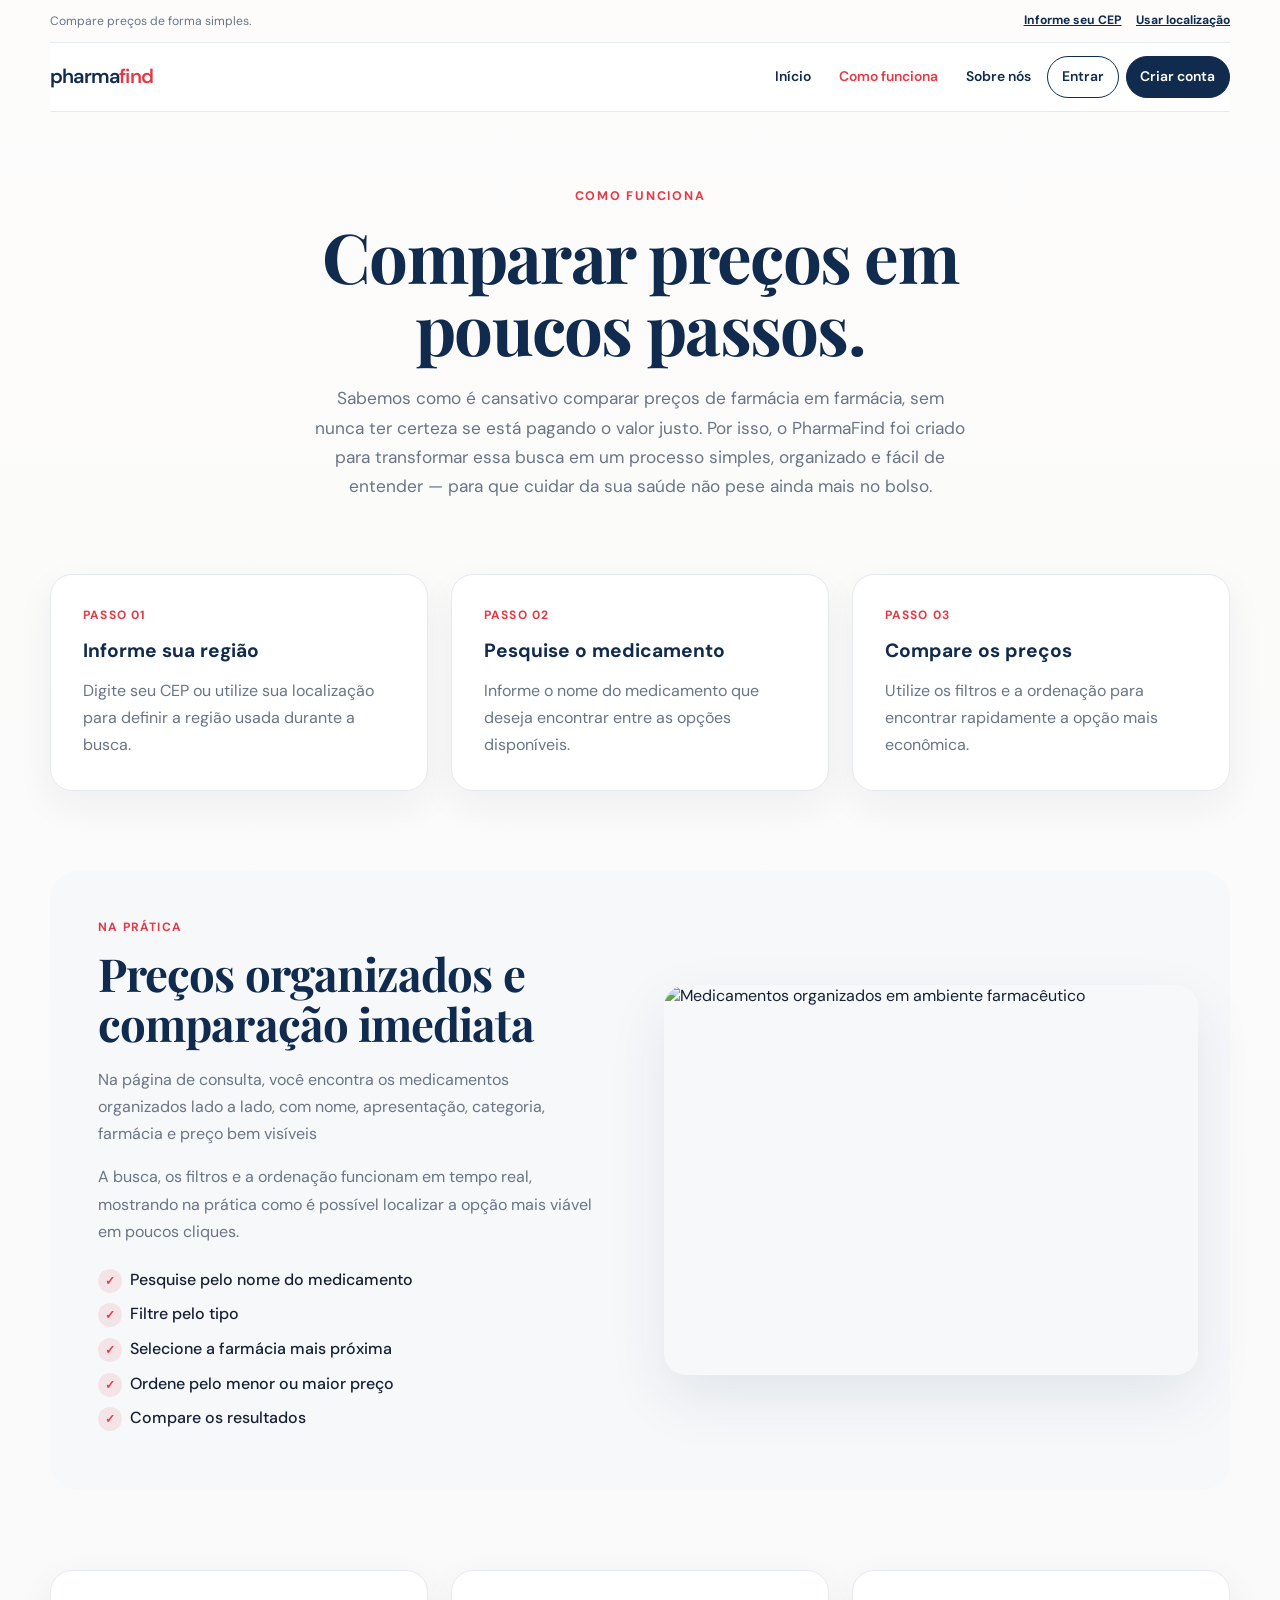
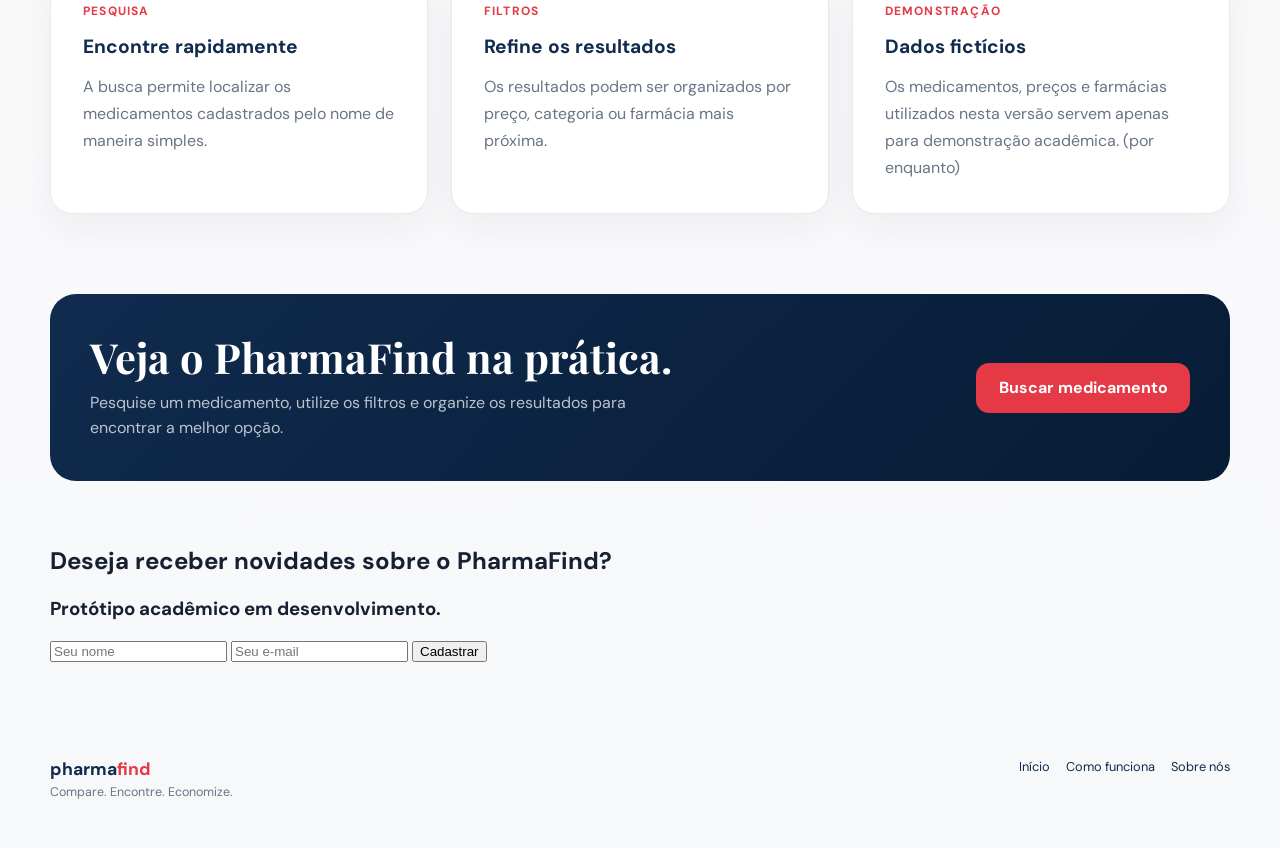
==== commit bb1c97f8: "ajustes" ====
--- a/como-funciona.html
+++ b/como-funciona.html
@@ -586,6 +586,11 @@
             Sobre nós
           </a>
 
+        </li>
+
+        <li class="auth-actions">
+          <a class="auth-login-button" href="login.html">Entrar</a>
+          <a class="auth-signup-button" href="conta.html">Criar conta</a>
         </li>
 
       </ul>
@@ -625,6 +630,9 @@
         Sobre nós
       </a>
 
+      <a class="auth-login-button" href="login.html">Entrar</a>
+      <a class="auth-signup-button" href="conta.html">Criar conta</a>
+
     </div>
 
 
@@ -1094,6 +1102,7 @@
 
   <!-- js compartilhado -->
   <script src="script.js"></script>
+  <script src="auth.js"></script>
 
 </body>
 
--- a/style.css
+++ b/style.css
@@ -380,6 +380,59 @@
     var(--pf-white);
 }
 
+.auth-actions {
+  display: flex;
+  align-items: center;
+  gap: 0.45rem;
+  margin-left: 0.35rem;
+}
+
+.auth-actions a,
+.auth-login-button,
+.auth-signup-button {
+  display: inline-flex;
+  align-items: center;
+  justify-content: center;
+  min-height: 42px;
+  padding: 0.55rem 0.85rem;
+  border: 1px solid var(--pf-navy);
+  border-radius: 999px;
+  color: var(--pf-navy);
+  font-size: 0.87rem;
+  font-weight: 700;
+  line-height: 1;
+  text-decoration: none;
+  white-space: nowrap;
+}
+
+.auth-signup-button {
+  background: var(--pf-navy);
+  color: var(--pf-white) !important;
+}
+
+.auth-login-button:hover,
+.auth-login-button:focus {
+  background: #f5f7fa;
+  color: var(--pf-navy);
+}
+
+.auth-signup-button:hover,
+.auth-signup-button:focus {
+  background: var(--pf-navy-dark);
+  border-color: var(--pf-navy-dark);
+  color: var(--pf-white) !important;
+}
+
+.mobile-menu .auth-login-button,
+.mobile-menu .auth-signup-button {
+  width: 100%;
+  margin-bottom: 0.4rem;
+}
+
+.mobile-menu .auth-signup-button {
+  color: var(--pf-white) !important;
+}
+
 
 /*menu do mobile */
 
@@ -1269,9 +1322,244 @@
 }
 
 
+/* login */
+
+.login-page {
+  width: min(1120px, calc(100% - 32px));
+  min-height: 100vh;
+  margin: 0 auto;
+  padding: 1.1rem 0 1.5rem;
+}
+
+.login-brand {
+  display: inline-flex;
+  margin-bottom: 1.25rem;
+}
+
+.login-shell {
+  display: grid;
+  grid-template-columns: 1.15fr 0.85fr;
+  align-items: stretch;
+  gap: 2rem;
+}
+
+.login-intro {
+  display: flex;
+  flex-direction: column;
+  justify-content: center;
+  padding: clamp(1.6rem, 3vw, 2.5rem);
+  border: 1px solid var(--pf-border);
+  border-radius: 28px;
+  background: linear-gradient(135deg, rgba(16, 43, 78, 0.97), rgba(7, 27, 49, 0.92));
+  color: var(--pf-white);
+  box-shadow: var(--pf-shadow);
+}
+
+.login-intro h1 {
+  margin: 0.9rem 0;
+  color: var(--pf-white);
+  font-family: "Playfair Display", serif;
+  font-size: clamp(2.3rem, 4vw, 4rem);
+  line-height: 1.04;
+  letter-spacing: -0.04em;
+}
+
+.login-intro p {
+  margin: 0;
+  color: rgba(255, 255, 255, 0.8);
+  line-height: 1.7;
+}
+
+.login-note {
+  display: flex;
+  align-items: center;
+  gap: 0.8rem;
+  margin-top: 1.4rem;
+  padding-top: 1rem;
+  border-top: 1px solid rgba(255, 255, 255, 0.12);
+}
+
+.login-note span {
+  display: inline-grid;
+  place-items: center;
+  width: 34px;
+  height: 34px;
+  border-radius: 50%;
+  background: rgba(255, 255, 255, 0.12);
+  color: var(--pf-white);
+  font-size: 1.2rem;
+  font-weight: 700;
+}
+
+.login-note p { margin: 0; }
+
+.login-card {
+  padding: clamp(1.4rem, 2vw, 2rem);
+  border: 1px solid var(--pf-border);
+  border-radius: 28px;
+  background: var(--pf-white);
+  box-shadow: var(--pf-shadow);
+}
+
+.login-card-heading { margin-bottom: 1.25rem; }
+
+.login-kicker {
+  margin: 0 0 0.4rem;
+  color: var(--pf-red);
+  font-size: 0.72rem;
+  font-weight: 800;
+  letter-spacing: 0.12em;
+  text-transform: uppercase;
+}
+
+.login-card-heading h2 {
+  margin: 0;
+  color: var(--pf-navy);
+  font-family: "Playfair Display", serif;
+  font-size: clamp(2rem, 3vw, 2.8rem);
+  line-height: 1.05;
+}
+
+.login-card-heading p {
+  margin: 0.45rem 0 0;
+  color: var(--pf-muted);
+  line-height: 1.6;
+}
+
+#loginForm {
+  display: grid;
+  gap: 0.8rem;
+}
+
+#loginForm label {
+  display: block;
+  color: var(--pf-navy);
+  font-size: 0.78rem;
+  font-weight: 700;
+}
+
+#loginForm input:not([type="checkbox"]) {
+  width: 100%;
+  min-height: 48px;
+  padding: 0.8rem 0.9rem;
+  border: 1px solid #dfe6ee;
+  border-radius: 12px;
+  background: #f9fafc;
+  color: var(--pf-text);
+  font: inherit;
+}
+
+#loginForm input:not([type="checkbox"]):focus {
+  outline: none;
+  border-color: rgba(230, 57, 70, 0.7);
+  box-shadow: 0 0 0 4px rgba(230, 57, 70, 0.12);
+}
+
+.field-error {
+  min-height: 1em;
+  color: var(--pf-red);
+  font-size: 0.72rem;
+}
+
+.password-label-row {
+  display: flex;
+  align-items: center;
+  justify-content: space-between;
+  gap: 0.7rem;
+}
+
+.password-label-row a {
+  color: var(--pf-red);
+  font-size: 0.74rem;
+  font-weight: 600;
+  text-decoration: none;
+}
+
+.password-field { position: relative; }
+
+.password-field input { padding-right: 86px !important; }
+
+.password-toggle {
+  position: absolute;
+  top: 50%;
+  right: 10px;
+  transform: translateY(-50%);
+  border: 0;
+  background: transparent;
+  color: var(--pf-navy);
+  font: inherit;
+  font-size: 0.72rem;
+  font-weight: 700;
+  cursor: pointer;
+}
+
+.remember-me {
+  display: inline-flex;
+  align-items: center;
+  gap: 0.55rem;
+  margin-top: 0.15rem;
+  color: var(--pf-muted);
+  font-size: 0.82rem;
+}
+
+.remember-me input {
+  width: 16px;
+  height: 16px;
+  accent-color: var(--pf-red);
+}
+
+.login-submit {
+  width: 100%;
+  margin-top: 0.5rem;
+}
+
+.login-status {
+  min-height: 1.2em;
+  margin: 0.45rem 0 0;
+  color: var(--pf-muted);
+  font-size: 0.8rem;
+}
+
+.create-account {
+  margin: 1.2rem 0 0;
+  color: var(--pf-muted);
+  font-size: 0.8rem;
+  text-align: center;
+}
+
+.create-account a {
+  color: var(--pf-navy);
+  font-weight: 700;
+  text-decoration: none;
+}
+
+.login-footer {
+  display: flex;
+  align-items: center;
+  justify-content: space-between;
+  gap: 1rem;
+  padding-top: 1.1rem;
+  color: var(--pf-muted);
+  font-size: 0.78rem;
+}
+
+.login-footer a {
+  color: var(--pf-navy);
+  font-weight: 600;
+  text-decoration: none;
+}
+
 /* tablets */
 
 @media (max-width: 850px) {
+  .login-shell {
+    grid-template-columns: 1fr;
+  }
+
+  .login-intro {
+    min-height: 280px;
+  }
+
   .desktop-menu {
     display:
       none !important;
@@ -1572,4 +1860,213 @@
     transition:
       none !important;
   }
+}
+
+/* cadastro */
+
+.account-page {
+  min-height: 100vh;
+}
+
+.account-layout {
+  display: grid;
+  grid-template-columns: minmax(0, 1fr) minmax(360px, 500px);
+  gap: clamp(2rem, 7vw, 7rem);
+  align-items: center;
+  min-height: 620px;
+  padding: 4rem 0 5rem;
+}
+
+.account-intro {
+  max-width: 590px;
+}
+
+.account-kicker,
+.account-step {
+  color: var(--pf-red);
+  font-size: 0.72rem;
+  font-weight: 800;
+  letter-spacing: 0.12em;
+}
+
+.account-intro h1 {
+  margin: 0.7rem 0 1.2rem;
+  color: var(--pf-navy);
+  font-family: "Playfair Display", serif;
+  font-size: clamp(2.8rem, 5vw, 5rem);
+  line-height: 1.02;
+  letter-spacing: -0.04em;
+}
+
+.account-intro > p {
+  max-width: 470px;
+  color: var(--pf-muted);
+  line-height: 1.7;
+}
+
+.account-note {
+  display: flex;
+  gap: 0.8rem;
+  align-items: flex-start;
+  max-width: 390px;
+  margin-top: 2.5rem;
+  padding-top: 1rem;
+  border-top: 1px solid var(--pf-border);
+}
+
+.account-note > span {
+  color: var(--pf-red);
+  font-size: 1.8rem;
+  font-weight: 400;
+  line-height: 1;
+}
+
+.account-note p {
+  margin: 0;
+  color: var(--pf-muted);
+  font-size: 0.82rem;
+  line-height: 1.55;
+}
+
+.account-note strong {
+  color: var(--pf-navy);
+}
+
+.account-panel {
+  padding: clamp(1.4rem, 4vw, 2.5rem);
+  background: var(--pf-white);
+  border: 1px solid var(--pf-border);
+  border-radius: 18px;
+  box-shadow: var(--pf-shadow);
+}
+
+.account-panel-heading h2 {
+  margin: 0.5rem 0 0.15rem;
+  color: var(--pf-navy);
+  font-family: "Playfair Display", serif;
+  font-size: 2rem;
+}
+
+.account-panel-heading p {
+  margin-bottom: 1.5rem;
+  color: var(--pf-muted);
+  font-size: 0.85rem;
+}
+
+.account-panel label {
+  display: block;
+  margin-bottom: 0.85rem;
+  color: var(--pf-navy);
+  font-size: 0.78rem;
+  font-weight: 700;
+}
+
+.account-panel input:not([type="checkbox"]) {
+  margin: 0.35rem 0 0;
+  background: #fcfdfe;
+  color: var(--pf-navy);
+  -webkit-text-fill-color: var(--pf-navy);
+}
+
+.account-panel input:not([type="checkbox"])::placeholder {
+  color: var(--pf-muted);
+  opacity: 1;
+}
+
+.account-fields-row {
+  display: grid;
+  grid-template-columns: repeat(2, minmax(0, 1fr));
+  gap: 0.75rem;
+}
+
+.account-consent {
+  display: flex !important;
+  gap: 0.55rem;
+  align-items: flex-start;
+  margin: 0.2rem 0 1.2rem !important;
+  color: var(--pf-muted) !important;
+  font-size: 0.72rem !important;
+  font-weight: 400 !important;
+  line-height: 1.4;
+}
+
+.account-consent input {
+  flex: 0 0 auto;
+  margin: 0.1rem 0 0;
+}
+
+.account-submit {
+  width: 100%;
+}
+
+.account-feedback {
+  min-height: 1.3rem;
+  margin: 0.8rem 0 0;
+  font-size: 0.78rem;
+  line-height: 1.4;
+  text-align: center;
+}
+
+.account-feedback.is-error { color: var(--pf-red); }
+.account-feedback.is-success { color: #176344; }
+
+.account-login {
+  margin: 1.2rem 0 0;
+  color: var(--pf-muted);
+  font-size: 0.76rem;
+  text-align: center;
+}
+
+.account-login a {
+  color: var(--pf-navy);
+  font-weight: 700;
+}
+
+.account-footer {
+  display: flex;
+  justify-content: space-between;
+  padding: 1rem 0 1.5rem;
+  border-top: 1px solid var(--pf-border);
+  color: var(--pf-muted);
+  font-size: 0.72rem;
+}
+
+@media (max-width: 800px) {
+  .account-layout {
+    grid-template-columns: 1fr;
+    min-height: 0;
+    padding: 3.5rem 0;
+  }
+
+  .account-intro h1 { font-size: clamp(2.7rem, 11vw, 4rem); }
+}
+
+@media (max-width: 560px) {
+  .account-fields-row { grid-template-columns: 1fr; gap: 0; }
+  .account-footer { gap: 1rem; flex-direction: column; }
+}
+
+nav.container-fluid a.nav-account-button {
+  display: inline-flex;
+  align-items: center;
+  justify-content: center;
+  min-height: 42px;
+  margin: 0 0 0 auto;
+  padding: 0.55rem 0.9rem;
+  border: 1px solid var(--pf-navy);
+  border-radius: 999px;
+  background: var(--pf-navy);
+  color: var(--pf-white);
+  font-size: 0.87rem;
+  font-weight: 700;
+  line-height: 1;
+  text-decoration: none;
+  white-space: nowrap;
+}
+
+nav.container-fluid a.nav-account-button:hover,
+nav.container-fluid a.nav-account-button:focus {
+  background: var(--pf-navy-dark);
+  border-color: var(--pf-navy-dark);
+  color: var(--pf-white);
 }
